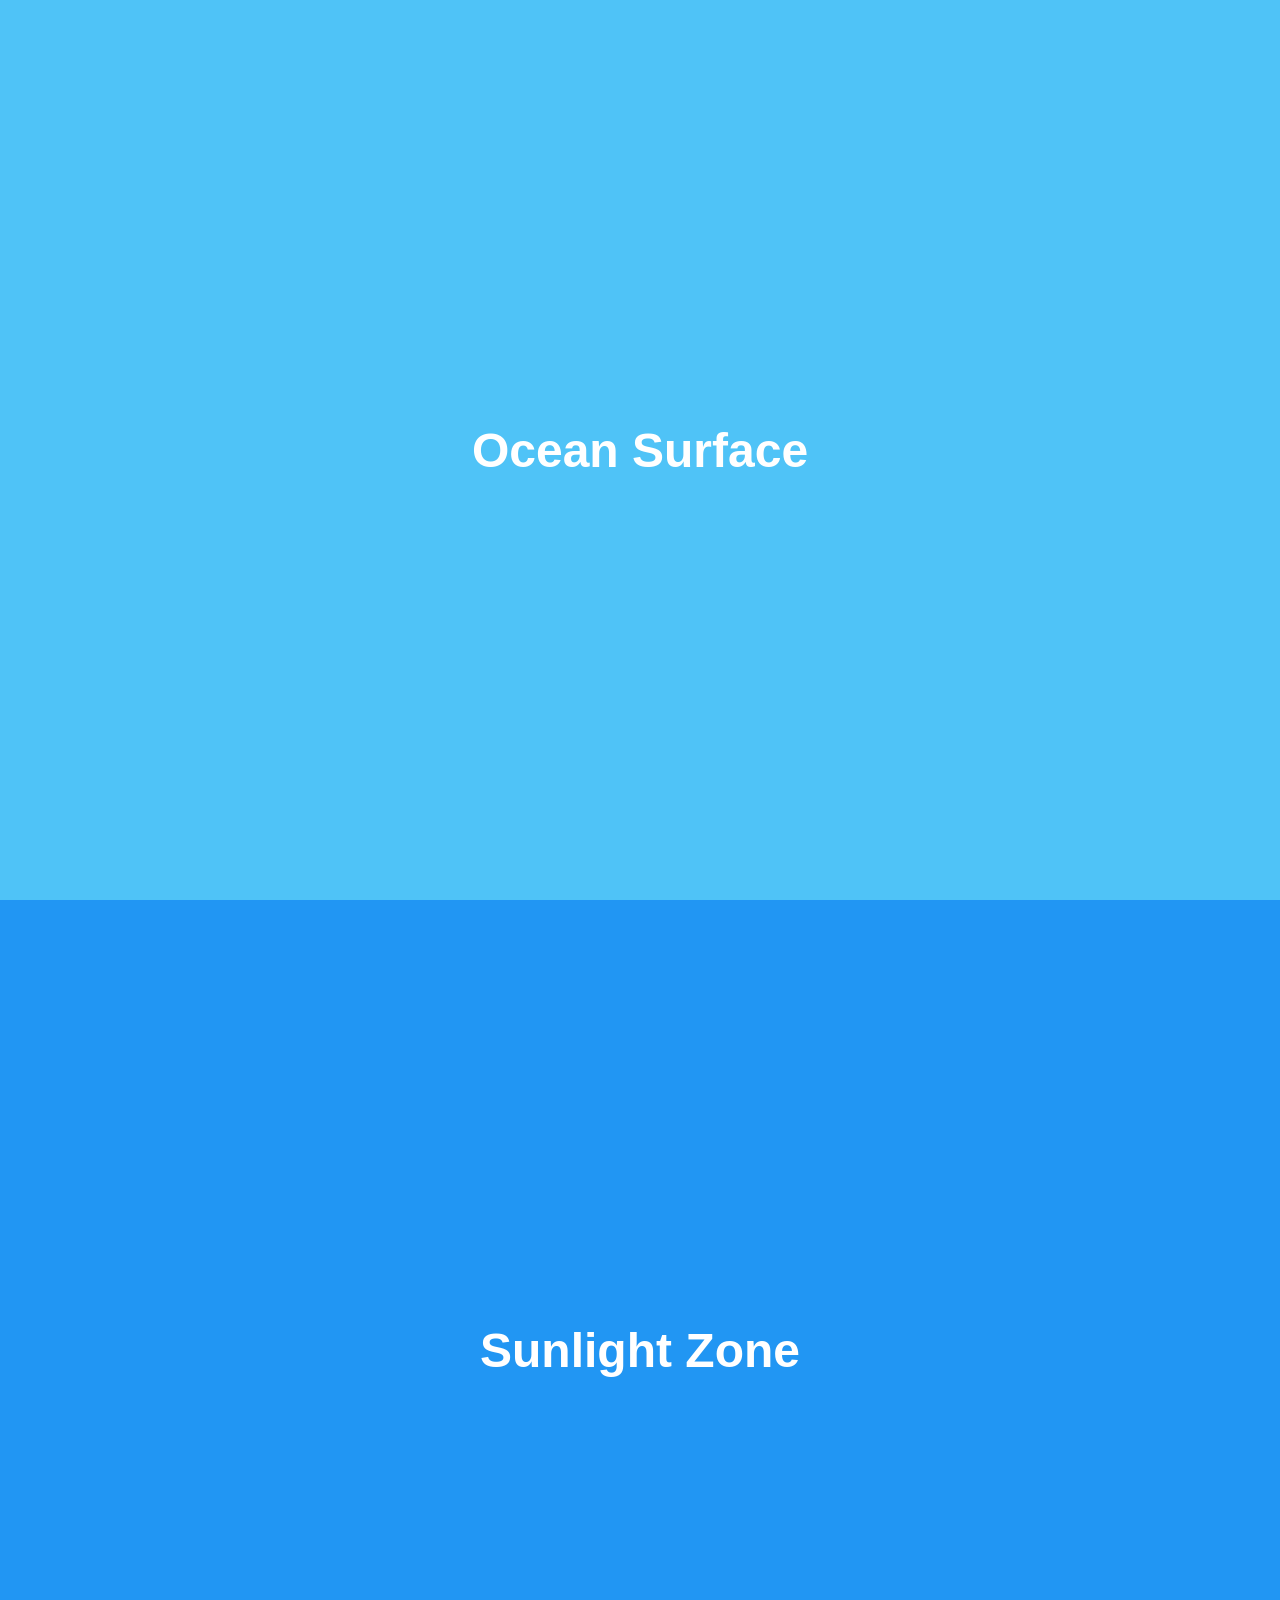
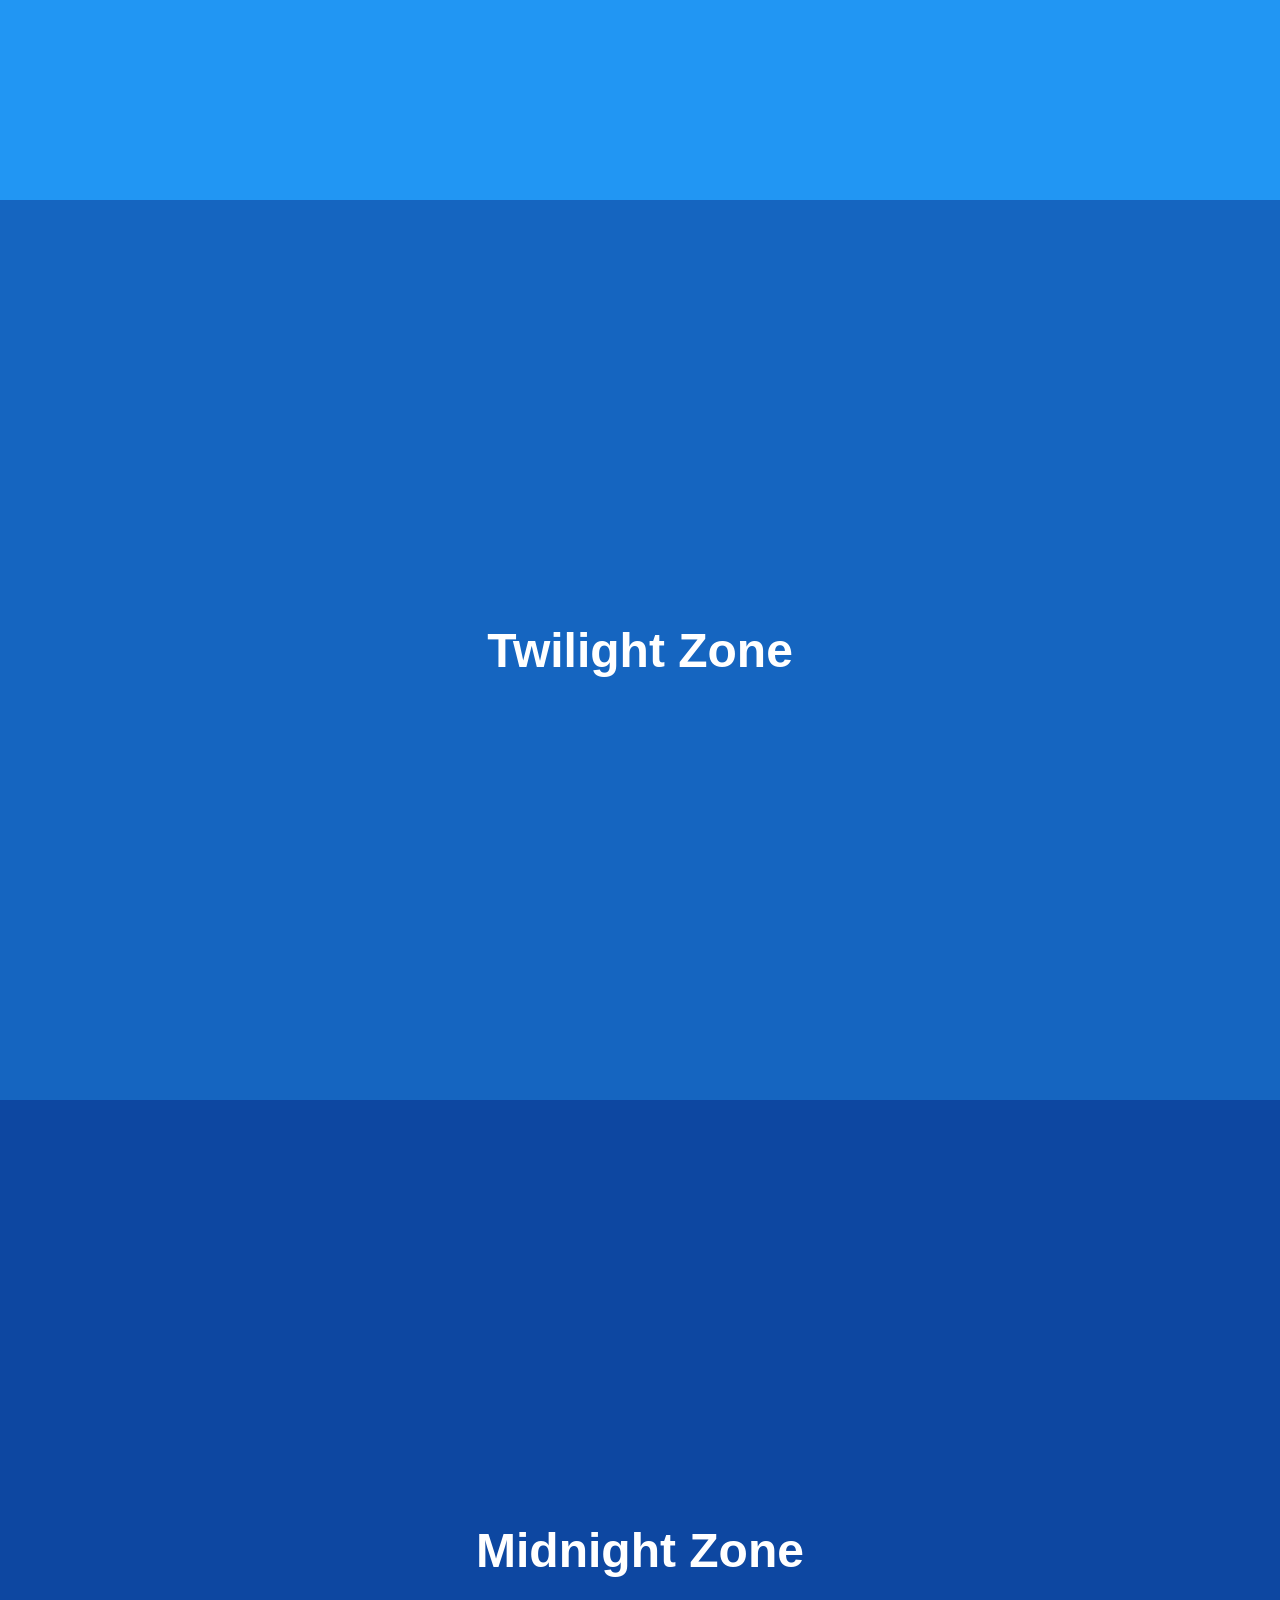
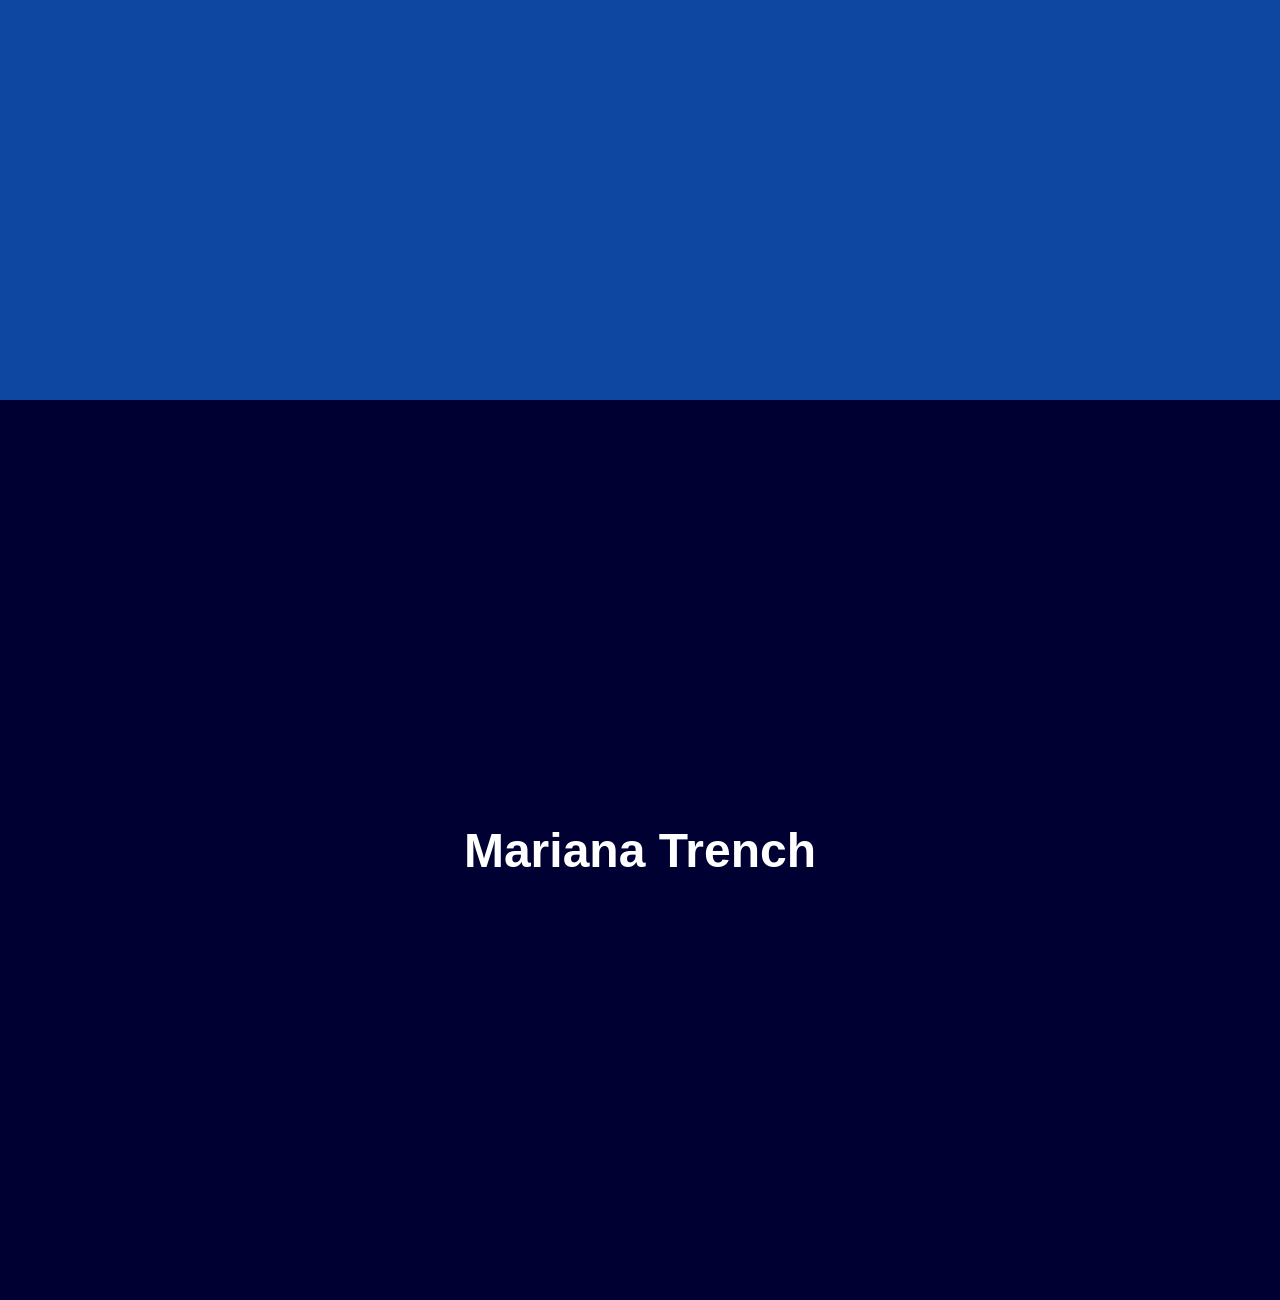
==== index.html @ f1be5659 "animation test" ====
<!DOCTYPE html>
<html lang="en">
<head>
    <link rel="stylesheet" href="style.css">
    <link rel="stylesheet" href="https://unpkg.com/aos@next/dist/aos.css" />
    <title>Ocean Explorer</title>
</head>

<body>
    <section>
        <div data-aos="fade-in">
            <h1>Ocean Surface</h1>
        </div>
    </section>

    <section>
        <h1>Sunlight Zone</h1>
    </section>

    <section>
        <h1>Twilight Zone</h1>
    </section>

    <section>
        <h1>Midnight Zone</h1>
    </section>

    <section>
        <h1>Mariana Trench</h1>
    </section>

    <script src="https://unpkg.com/aos@next/dist/aos.js"></script>
    <script>
        AOS.init();
    </script>

</body>
</html>
---- style.css ----
body {
    margin: 0;
    color: white;
    font-family: Arial, sans-serif;
}

section {
    height: 100vh;
    display: flex;
    justify-content: center;
    align-items: center;
    font-size: 2rem;
}

section:nth-child(1) {
    background: #4fc3f7;
}

section:nth-child(2) {
    background: #2196f3;
}

section:nth-child(3) {
    background: #1565c0;
}

section:nth-child(4) {
    background: #0d47a1;
}

section:nth-child(5) {
    background: #000033;
}
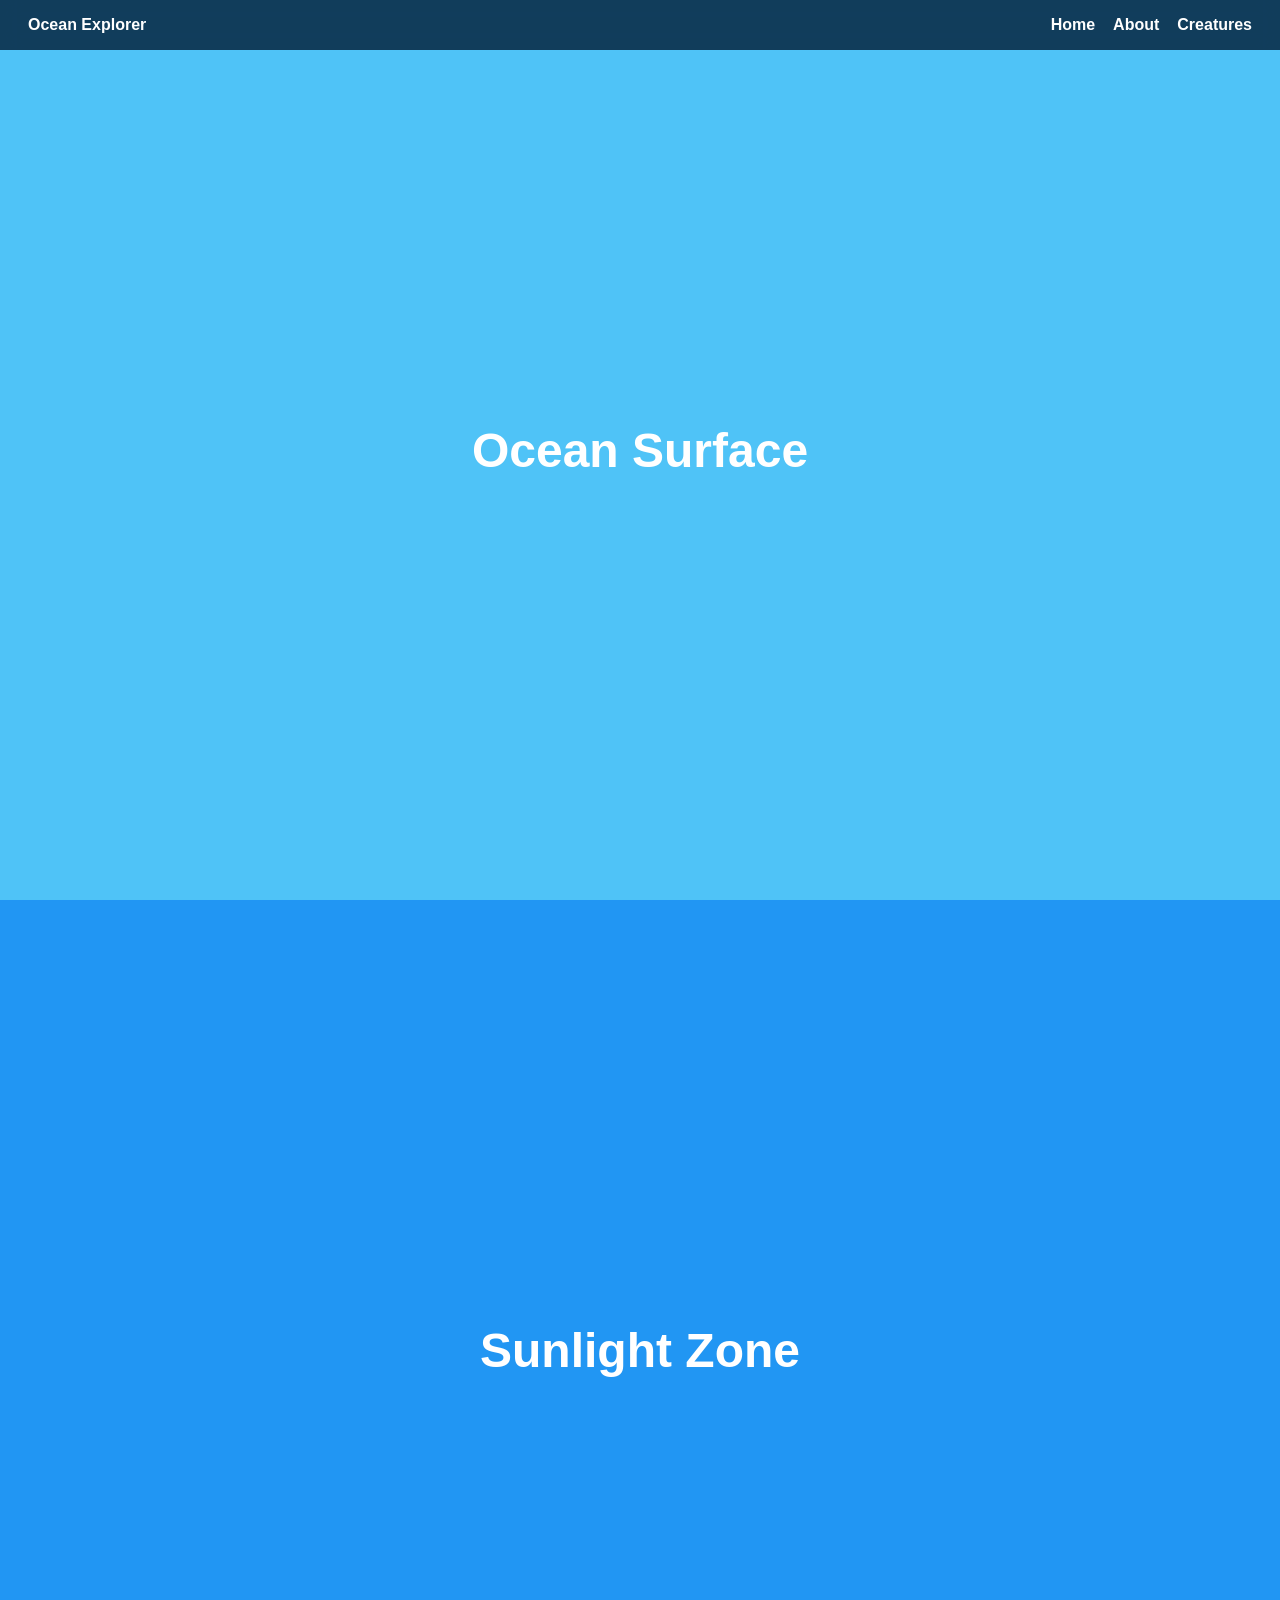
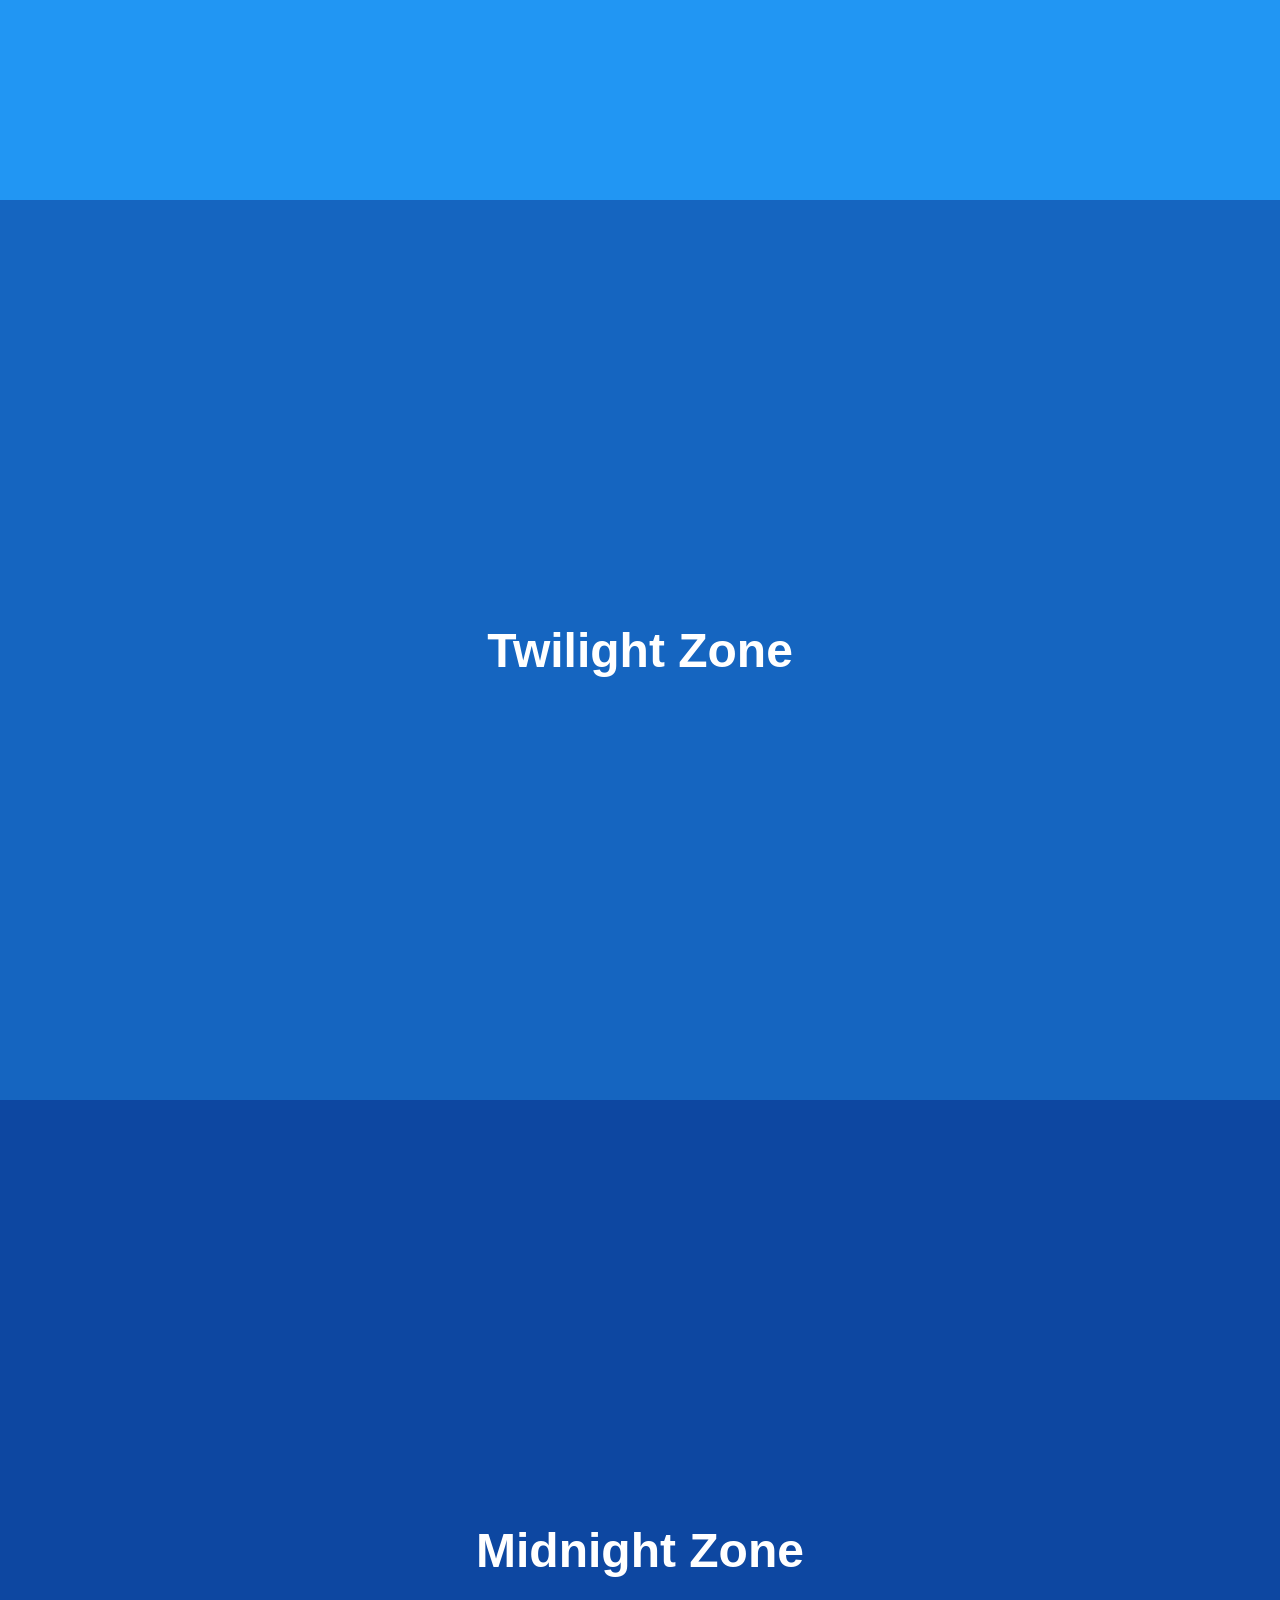
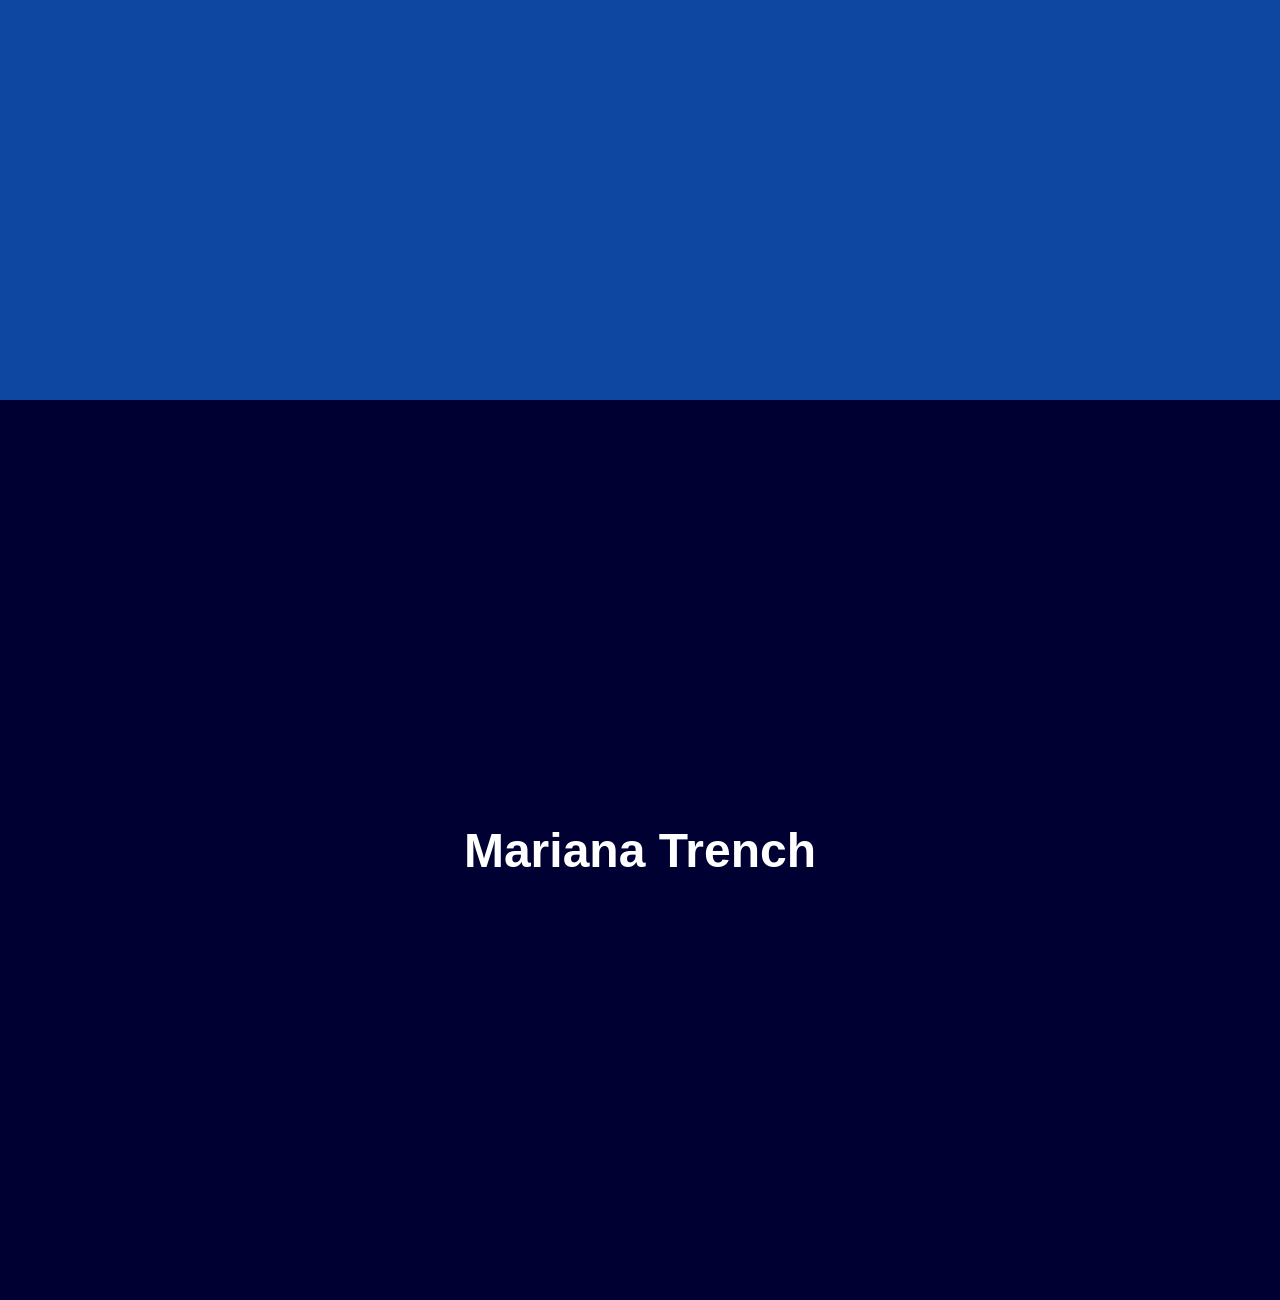
==== commit f383347e: "Added menu" ====
--- a/index.html
+++ b/index.html
@@ -7,6 +7,15 @@
 </head>
 
 <body>
+    <nav class="site-nav">
+        <a class="site-logo" href="index.html">Ocean Explorer</a>
+        <div class="site-links">
+            <a href="index.html">Home</a>
+            <a href="about.html">About</a>
+            <a href="creatures.html">Creatures</a>
+        </div>
+    </nav>
+
     <section>
         <div data-aos="fade-in">
             <h1>Ocean Surface</h1>
@@ -14,19 +23,27 @@
     </section>
 
     <section>
-        <h1>Sunlight Zone</h1>
+        <div data-aos="fade-in">
+            <h1>Sunlight Zone</h1>
+        </div> 
     </section>
 
     <section>
-        <h1>Twilight Zone</h1>
+        <div data-aos="fade-in">
+            <h1>Twilight Zone</h1>
+        </div>
     </section>
 
     <section>
-        <h1>Midnight Zone</h1>
+        <div data-aos="fade-in">
+            <h1>Midnight Zone</h1>
+        </div>
     </section>
 
     <section>
-        <h1>Mariana Trench</h1>
+        <div data-aos="fade-in">
+            <h1>Mariana Trench</h1>
+        </div>
     </section>
 
     <script src="https://unpkg.com/aos@next/dist/aos.js"></script>
--- a/style.css
+++ b/style.css
@@ -2,6 +2,45 @@
     margin: 0;
     color: white;
     font-family: Arial, sans-serif;
+}
+
+.site-nav {
+    position: fixed;
+    top: 0;
+    left: 0;
+    right: 0;
+    z-index: 10;
+    display: flex;
+    align-items: center;
+    justify-content: space-between;
+    gap: 24px;
+    padding: 16px 28px;
+    background: rgba(0, 24, 48, 0.78);
+    backdrop-filter: blur(10px);
+    box-sizing: border-box;
+}
+
+.site-logo,
+.site-links a {
+    color: white;
+    text-decoration: none;
+}
+
+.site-logo {
+    font-weight: 700;
+}
+
+.site-links {
+    display: flex;
+    gap: 18px;
+}
+
+.site-links a {
+    font-weight: 600;
+}
+
+.site-links a:hover {
+    text-decoration: underline;
 }
 
 section {
@@ -12,22 +51,74 @@
     font-size: 2rem;
 }
 
-section:nth-child(1) {
+section:nth-of-type(1) {
     background: #4fc3f7;
 }
 
-section:nth-child(2) {
+section:nth-of-type(2) {
     background: #2196f3;
 }
 
-section:nth-child(3) {
+section:nth-of-type(3) {
     background: #1565c0;
 }
 
-section:nth-child(4) {
+section:nth-of-type(4) {
     background: #0d47a1;
 }
 
-section:nth-child(5) {
+section:nth-of-type(5) {
     background: #000033;
 }
+
+.page-body {
+    min-height: 100vh;
+    background: linear-gradient(#1565c0, #000033);
+}
+
+.sub-page {
+    max-width: 900px;
+    margin: 0 auto;
+    padding: 120px 28px 60px;
+}
+
+.sub-page h1 {
+    font-size: 3rem;
+    margin: 0 0 20px;
+}
+
+.sub-page p {
+    font-size: 1.2rem;
+    line-height: 1.6;
+}
+
+.info-grid {
+    display: grid;
+    grid-template-columns: repeat(3, 1fr);
+    gap: 18px;
+    margin-top: 32px;
+}
+
+.info-grid article {
+    min-height: 180px;
+    padding: 22px;
+    background: rgba(255, 255, 255, 0.12);
+    border: 1px solid rgba(255, 255, 255, 0.2);
+    border-radius: 8px;
+}
+
+@media (max-width: 700px) {
+    .site-nav {
+        align-items: flex-start;
+        flex-direction: column;
+        gap: 10px;
+    }
+
+    .site-links {
+        flex-wrap: wrap;
+    }
+
+    .info-grid {
+        grid-template-columns: 1fr;
+    }
+}
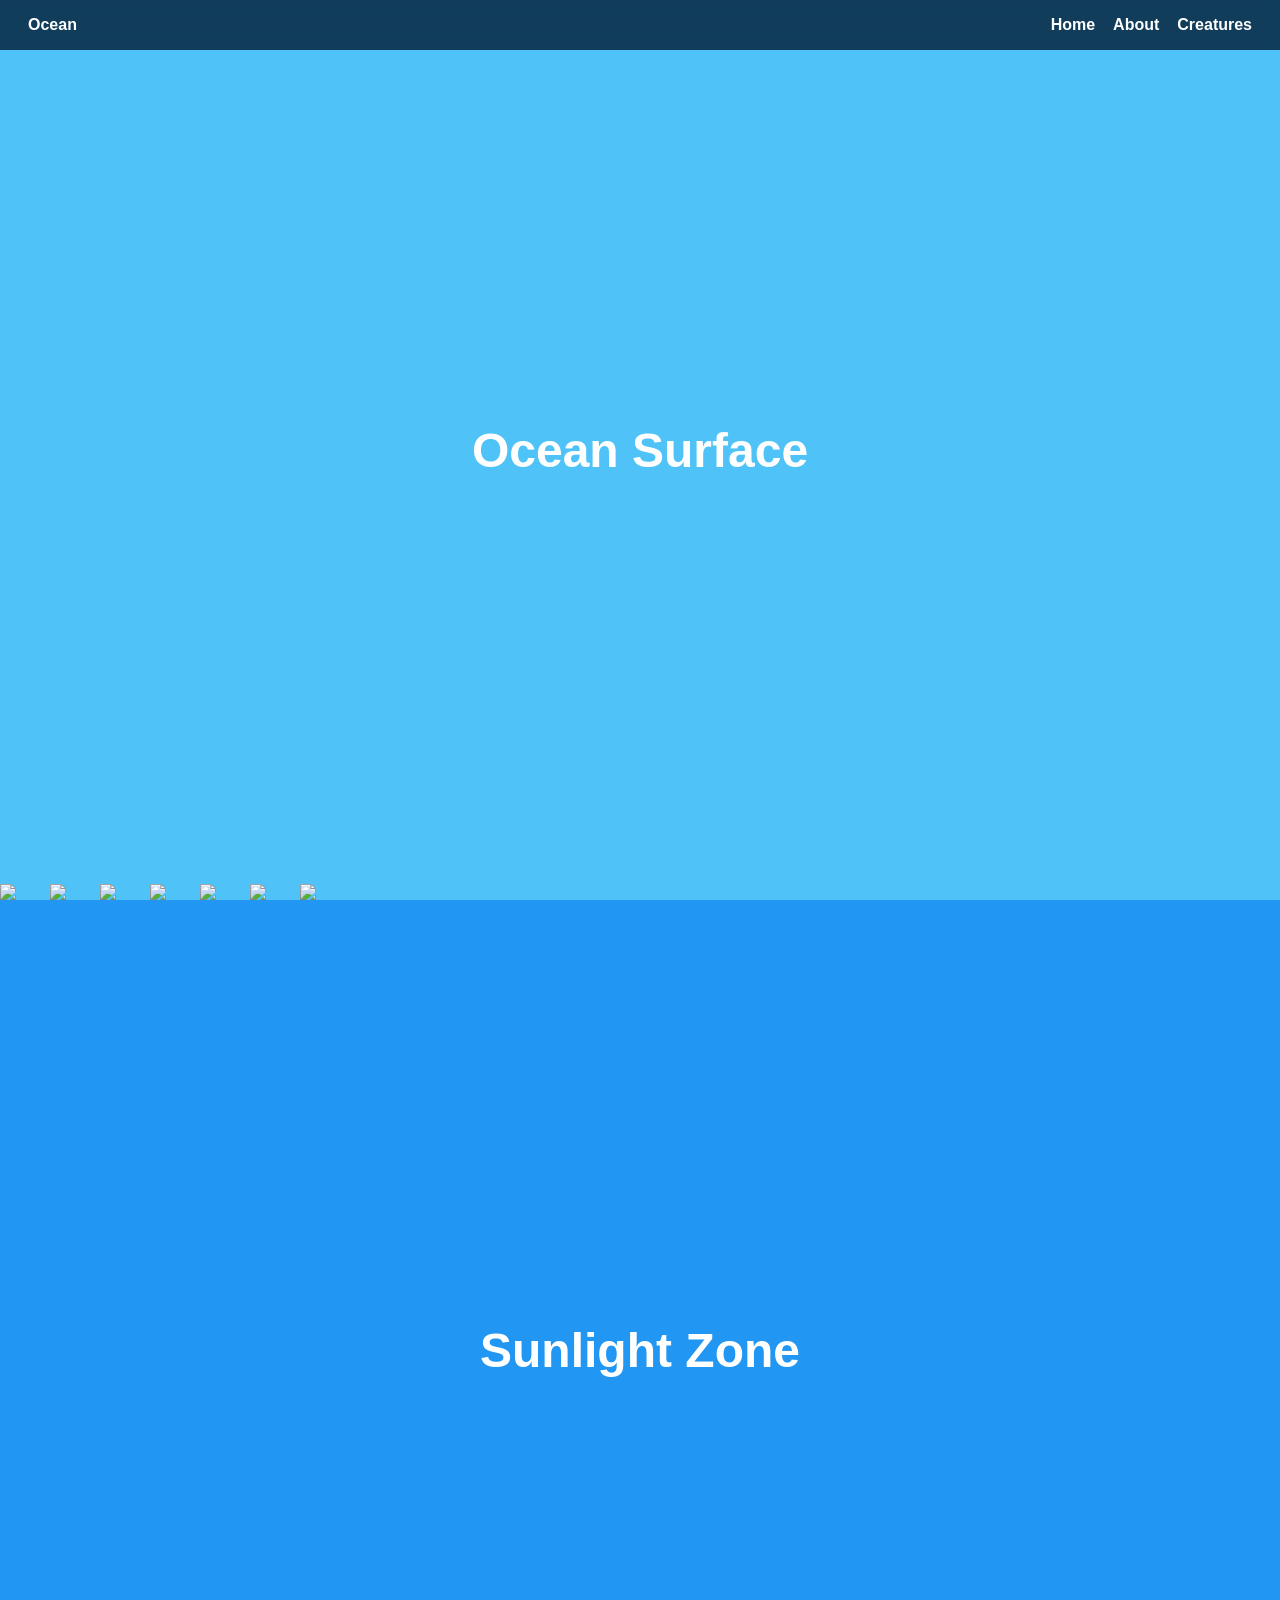
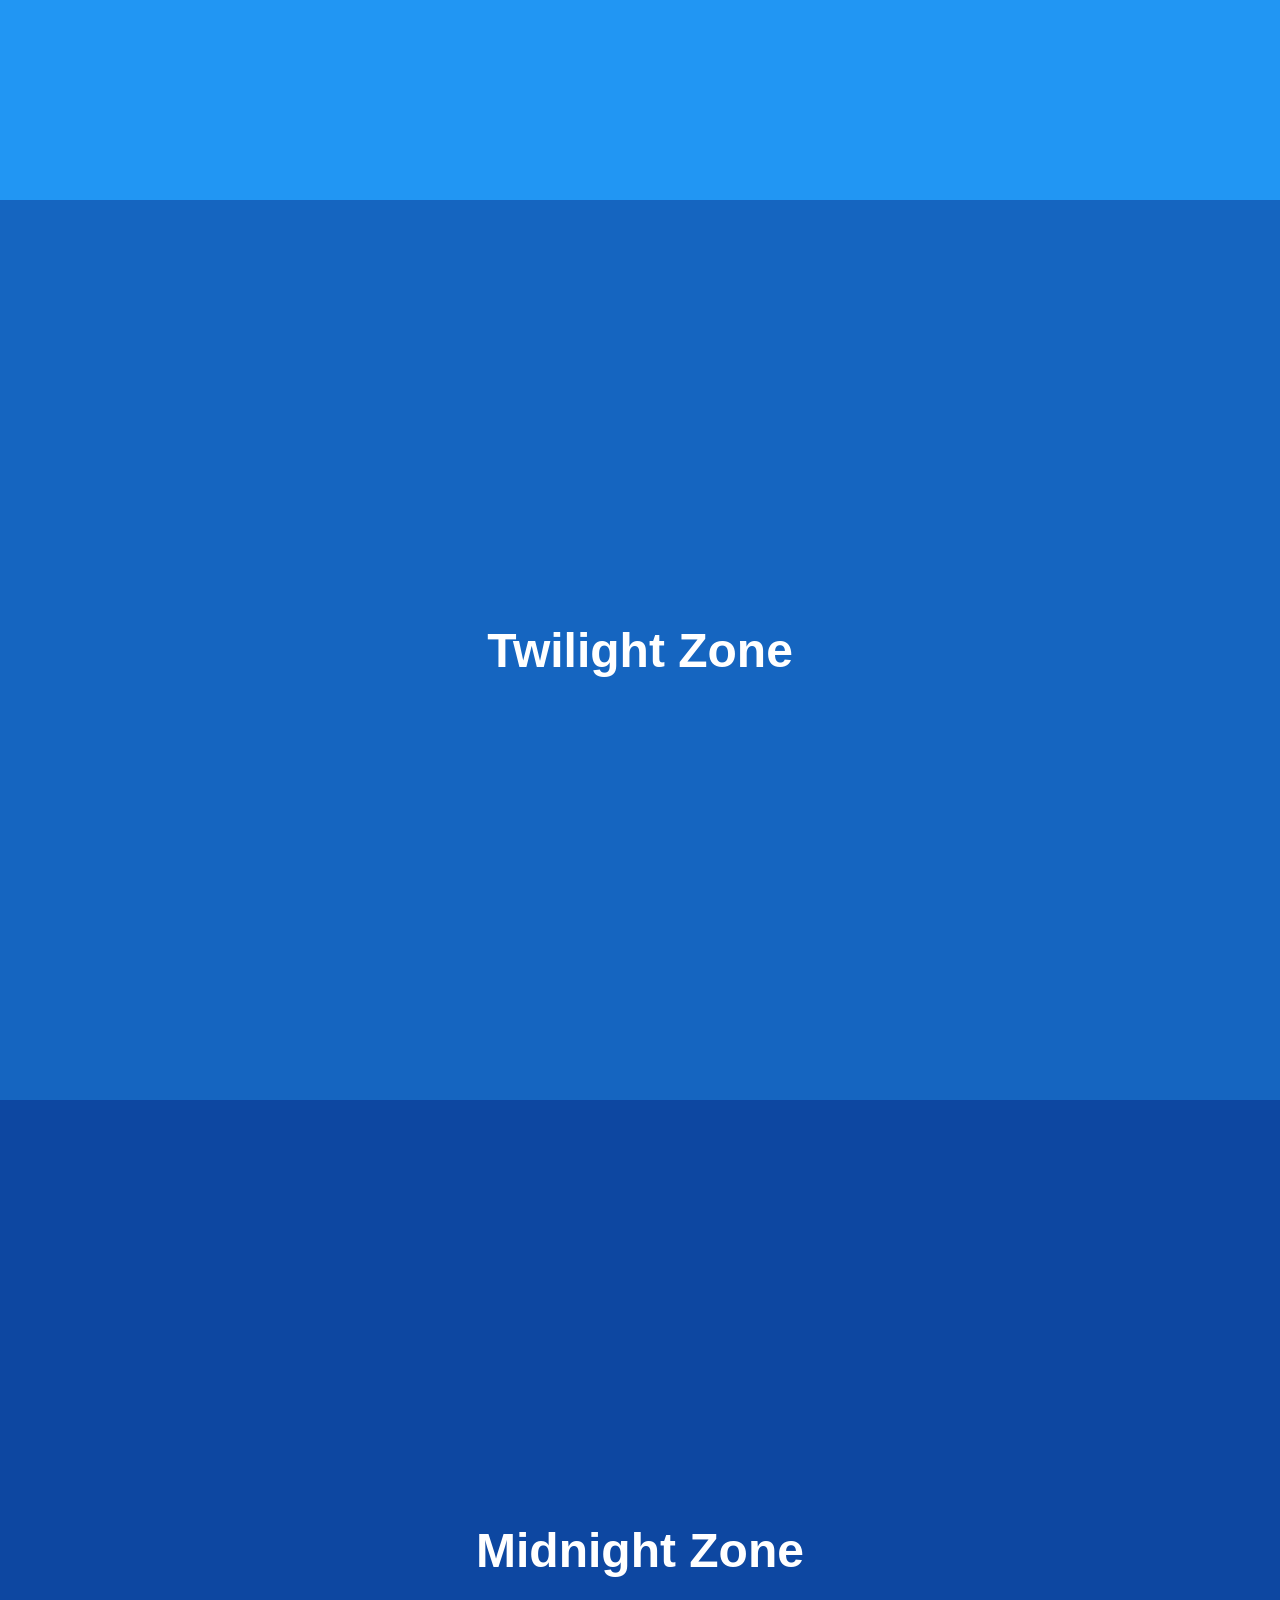
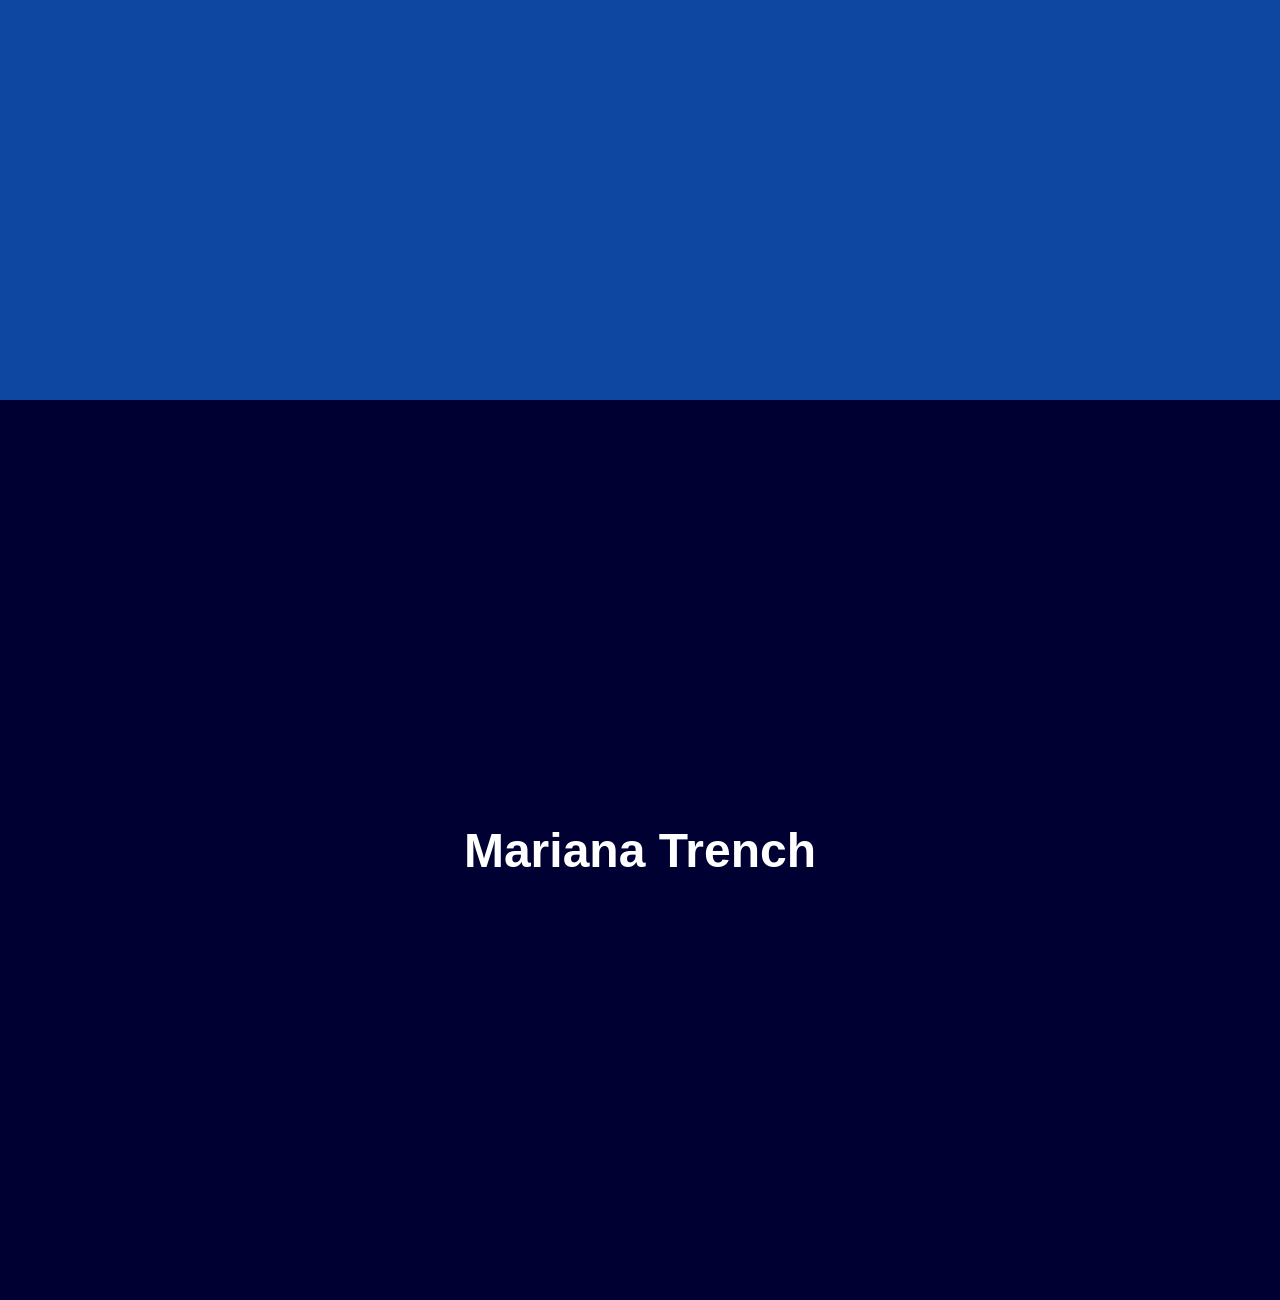
==== commit 199a75ef: "Adding bubble animation pt1" ====
--- a/index.html
+++ b/index.html
@@ -3,18 +3,28 @@
 <head>
     <link rel="stylesheet" href="style.css">
     <link rel="stylesheet" href="https://unpkg.com/aos@next/dist/aos.css" />
-    <title>Ocean Explorer</title>
+    <title>Ocean</title>
 </head>
 
 <body>
     <nav class="site-nav">
-        <a class="site-logo" href="index.html">Ocean Explorer</a>
+        <a class="site-logo" href="index.html">Ocean</a>
         <div class="site-links">
             <a href="index.html">Home</a>
             <a href="about.html">About</a>
             <a href="creatures.html">Creatures</a>
         </div>
     </nav>
+
+    <div class="bubbles">
+        <img src="images/pngtree-element-float-round-blue-bubble-png-image_469065-removebg-preview.png">
+        <img src="images/pngtree-element-float-round-blue-bubble-png-image_469065-removebg-preview.png">
+        <img src="images/pngtree-element-float-round-blue-bubble-png-image_469065-removebg-preview.png">
+        <img src="images/pngtree-element-float-round-blue-bubble-png-image_469065-removebg-preview.png">
+        <img src="images/pngtree-element-float-round-blue-bubble-png-image_469065-removebg-preview.png">
+        <img src="images/pngtree-element-float-round-blue-bubble-png-image_469065-removebg-preview.png">
+        <img src="images/pngtree-element-float-round-blue-bubble-png-image_469065-removebg-preview.png">
+    </div>
 
     <section>
         <div data-aos="fade-in">
--- a/style.css
+++ b/style.css
@@ -122,3 +122,15 @@
         grid-template-columns: 1fr;
     }
 }
+
+.bubbles img{
+    width: 50px;
+}
+.bubbles{
+    width: 100;
+    display: flex;
+    align-items: center;
+    justify-content: space-around;
+    position: absolute;
+    bottom: 0;
+}
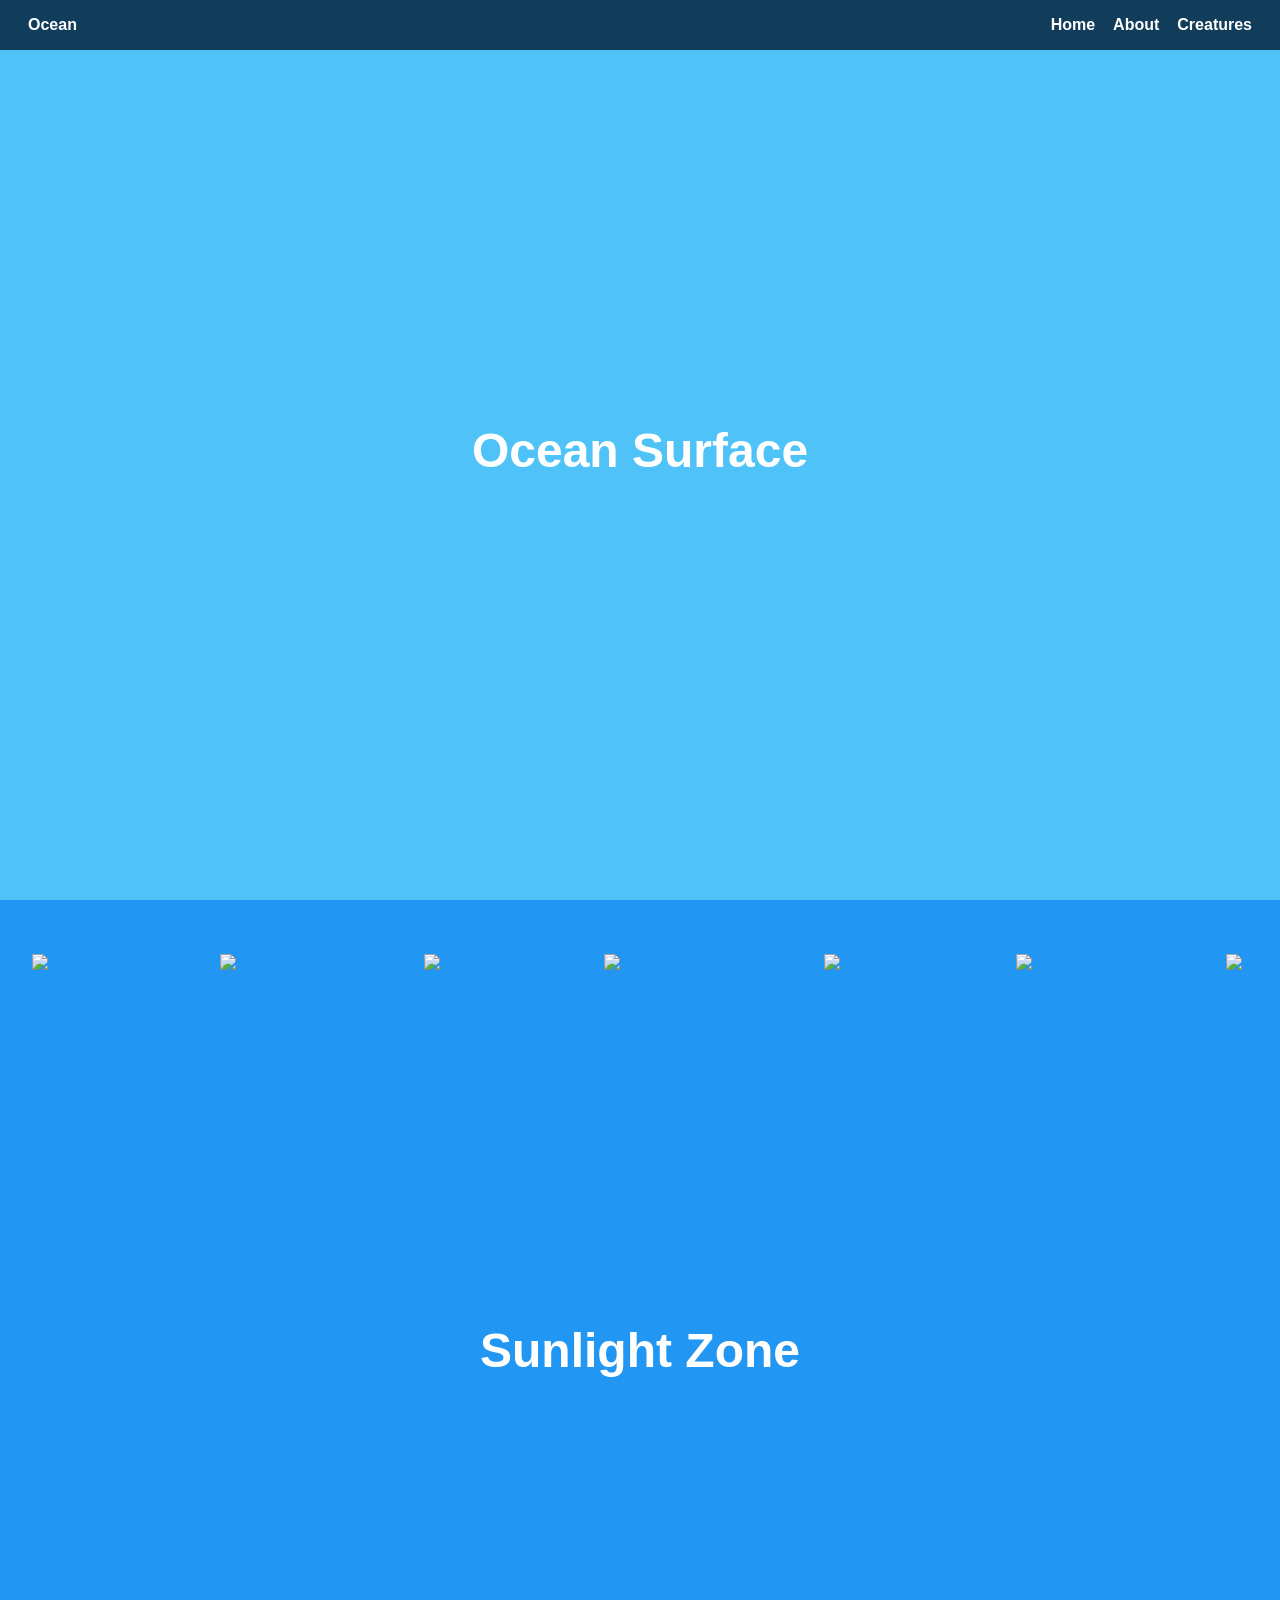
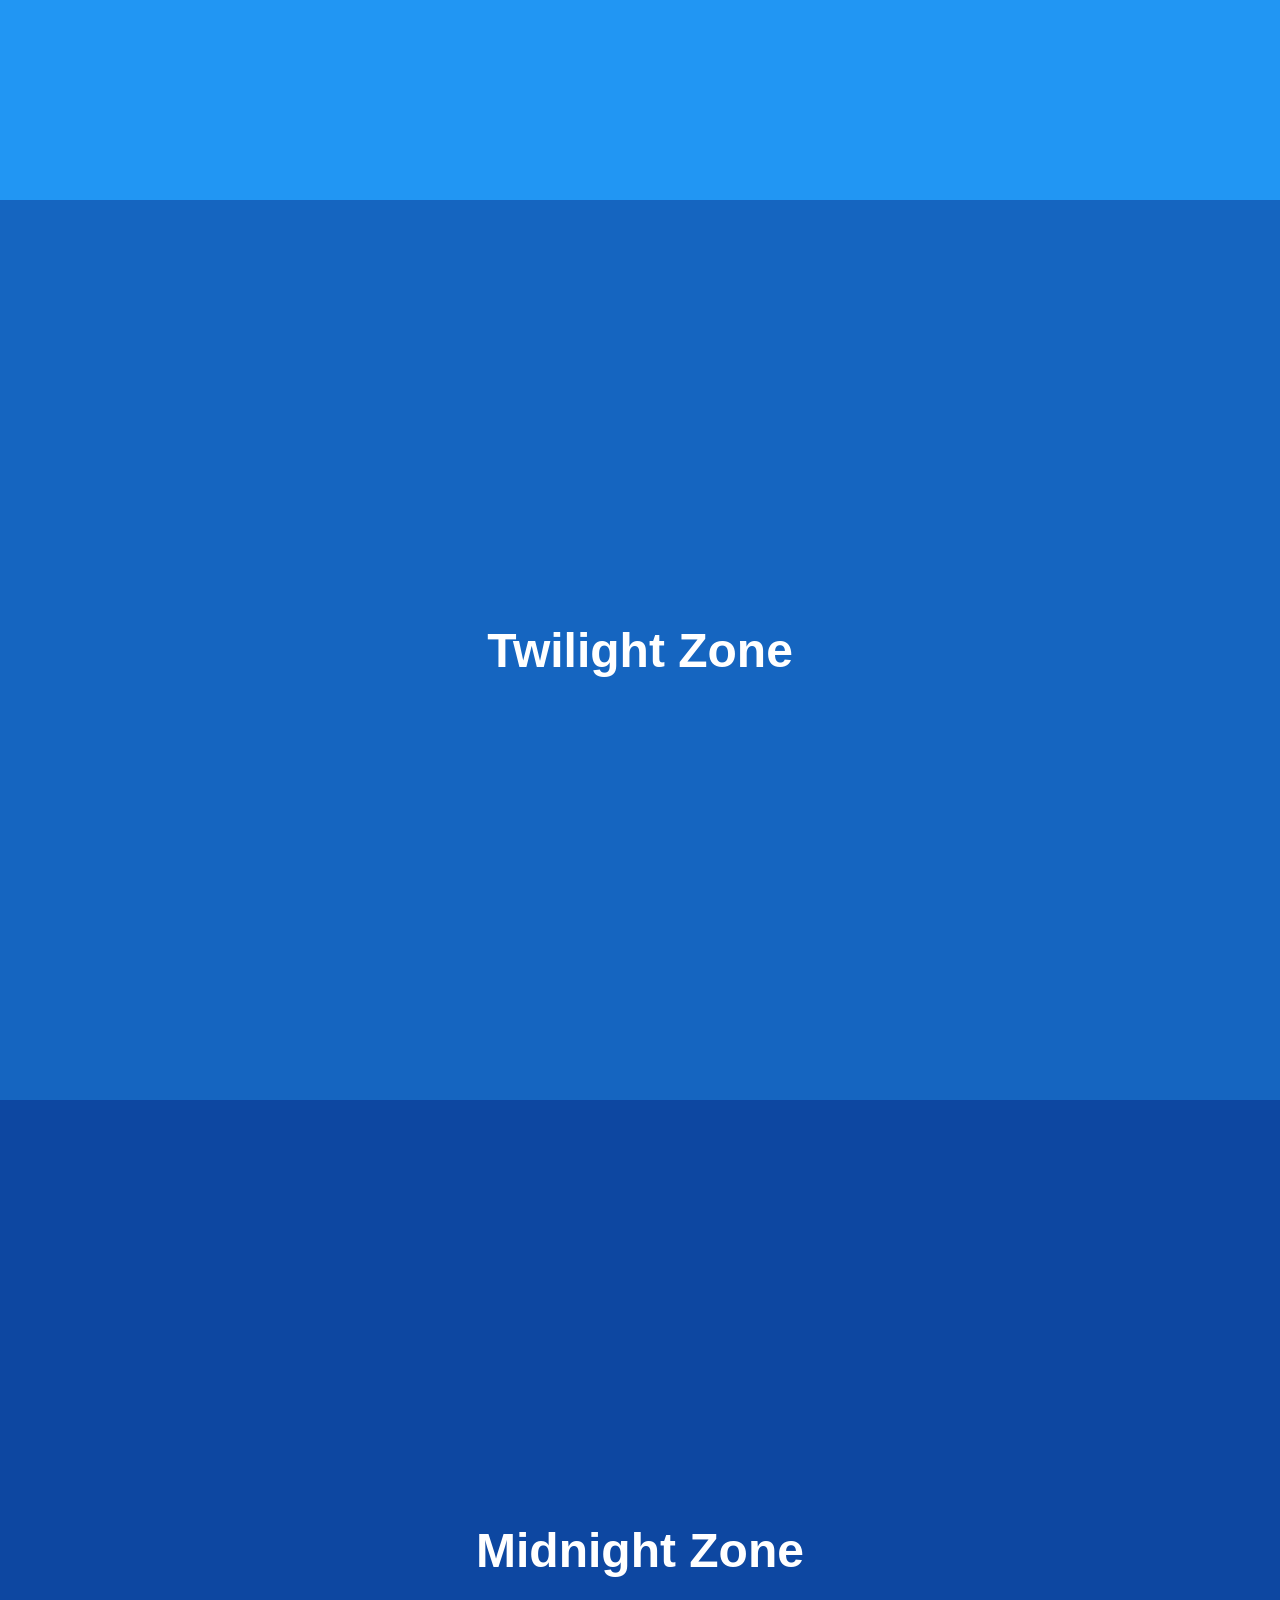
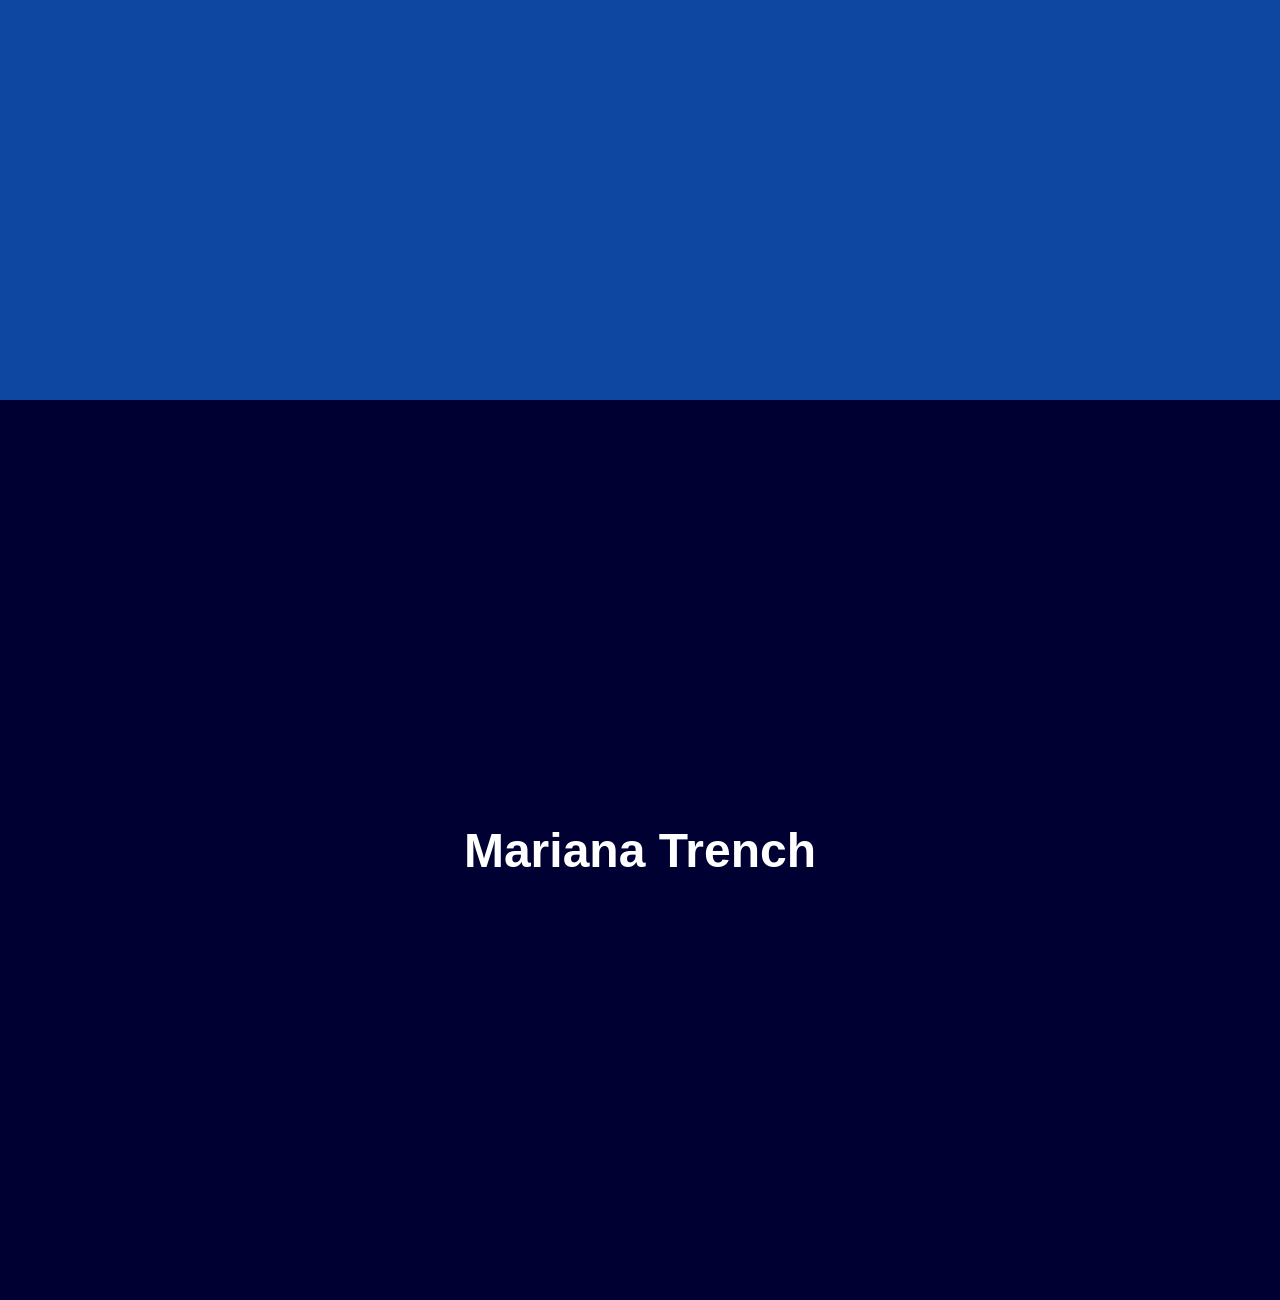
==== commit e9300123: "Adding bubbles pt2 - fin" ====
--- a/index.html
+++ b/index.html
@@ -1,7 +1,7 @@
 <!DOCTYPE html>
 <html lang="en">
 <head>
-    <link rel="stylesheet" href="style.css">
+    <link rel="stylesheet" href="style.css?v=2">
     <link rel="stylesheet" href="https://unpkg.com/aos@next/dist/aos.css" />
     <title>Ocean</title>
 </head>
@@ -17,13 +17,13 @@
     </nav>
 
     <div class="bubbles">
-        <img src="images/pngtree-element-float-round-blue-bubble-png-image_469065-removebg-preview.png">
-        <img src="images/pngtree-element-float-round-blue-bubble-png-image_469065-removebg-preview.png">
-        <img src="images/pngtree-element-float-round-blue-bubble-png-image_469065-removebg-preview.png">
-        <img src="images/pngtree-element-float-round-blue-bubble-png-image_469065-removebg-preview.png">
-        <img src="images/pngtree-element-float-round-blue-bubble-png-image_469065-removebg-preview.png">
-        <img src="images/pngtree-element-float-round-blue-bubble-png-image_469065-removebg-preview.png">
-        <img src="images/pngtree-element-float-round-blue-bubble-png-image_469065-removebg-preview.png">
+        <img src="images/bubble.png">
+        <img src="images/bubble.png">
+        <img src="images/bubble.png">
+        <img src="images/bubble.png">
+        <img src="images/bubble.png">
+        <img src="images/bubble.png">
+        <img src="images/bubble.png">
     </div>
 
     <section>
--- a/style.css
+++ b/style.css
@@ -123,14 +123,75 @@
     }
 }
 
-.bubbles img{
-    width: 50px;
+/* --------------------------------------- BUBBLES ----------------------------------------- */
+.bubbles img {
+    display: block;
+    height: auto;
+    animation: bubble 7s linear infinite;
 }
-.bubbles{
-    width: 100;
+
+.bubbles {
+    width: 100vw;
     display: flex;
     align-items: center;
-    justify-content: space-around;
-    position: absolute;
-    bottom: 0;
+    justify-content: space-between;
+    position: fixed;
+    left: 0;
+    right: 0;
+    bottom: -70px;
+    padding: 0 32px;
+    box-sizing: border-box;
+    pointer-events: none;
 }
+
+@keyframes bubble{
+    0%{
+        transform: translateY(0);
+        opacity: 0;
+    }
+    50%{
+        opacity: 1;
+    }
+    70%{
+        opacity: 1;
+    }
+    100%{
+        transform: translateY(-80vh);
+        opacity: 0;
+    }
+}
+
+.bubbles img:nth-child(1) {
+    animation-delay: 2s;
+    width: 26px;
+}
+
+.bubbles img:nth-child(2) {
+    animation-delay: 1s;
+    width: 42px;
+}
+
+.bubbles img:nth-child(3) {
+    animation-delay: 4s;
+    width: 18px;
+}
+
+.bubbles img:nth-child(4) {
+    animation-delay: 5s;
+    width: 58px;
+}
+
+.bubbles img:nth-child(5) {
+    animation-delay: 6s;
+    width: 30px;
+}
+
+.bubbles img:nth-child(6) {
+    animation-delay: 3s;
+    width: 48px;
+}
+
+.bubbles img:nth-child(7) {
+    animation-delay: 7s;
+    width: 22px;
+}
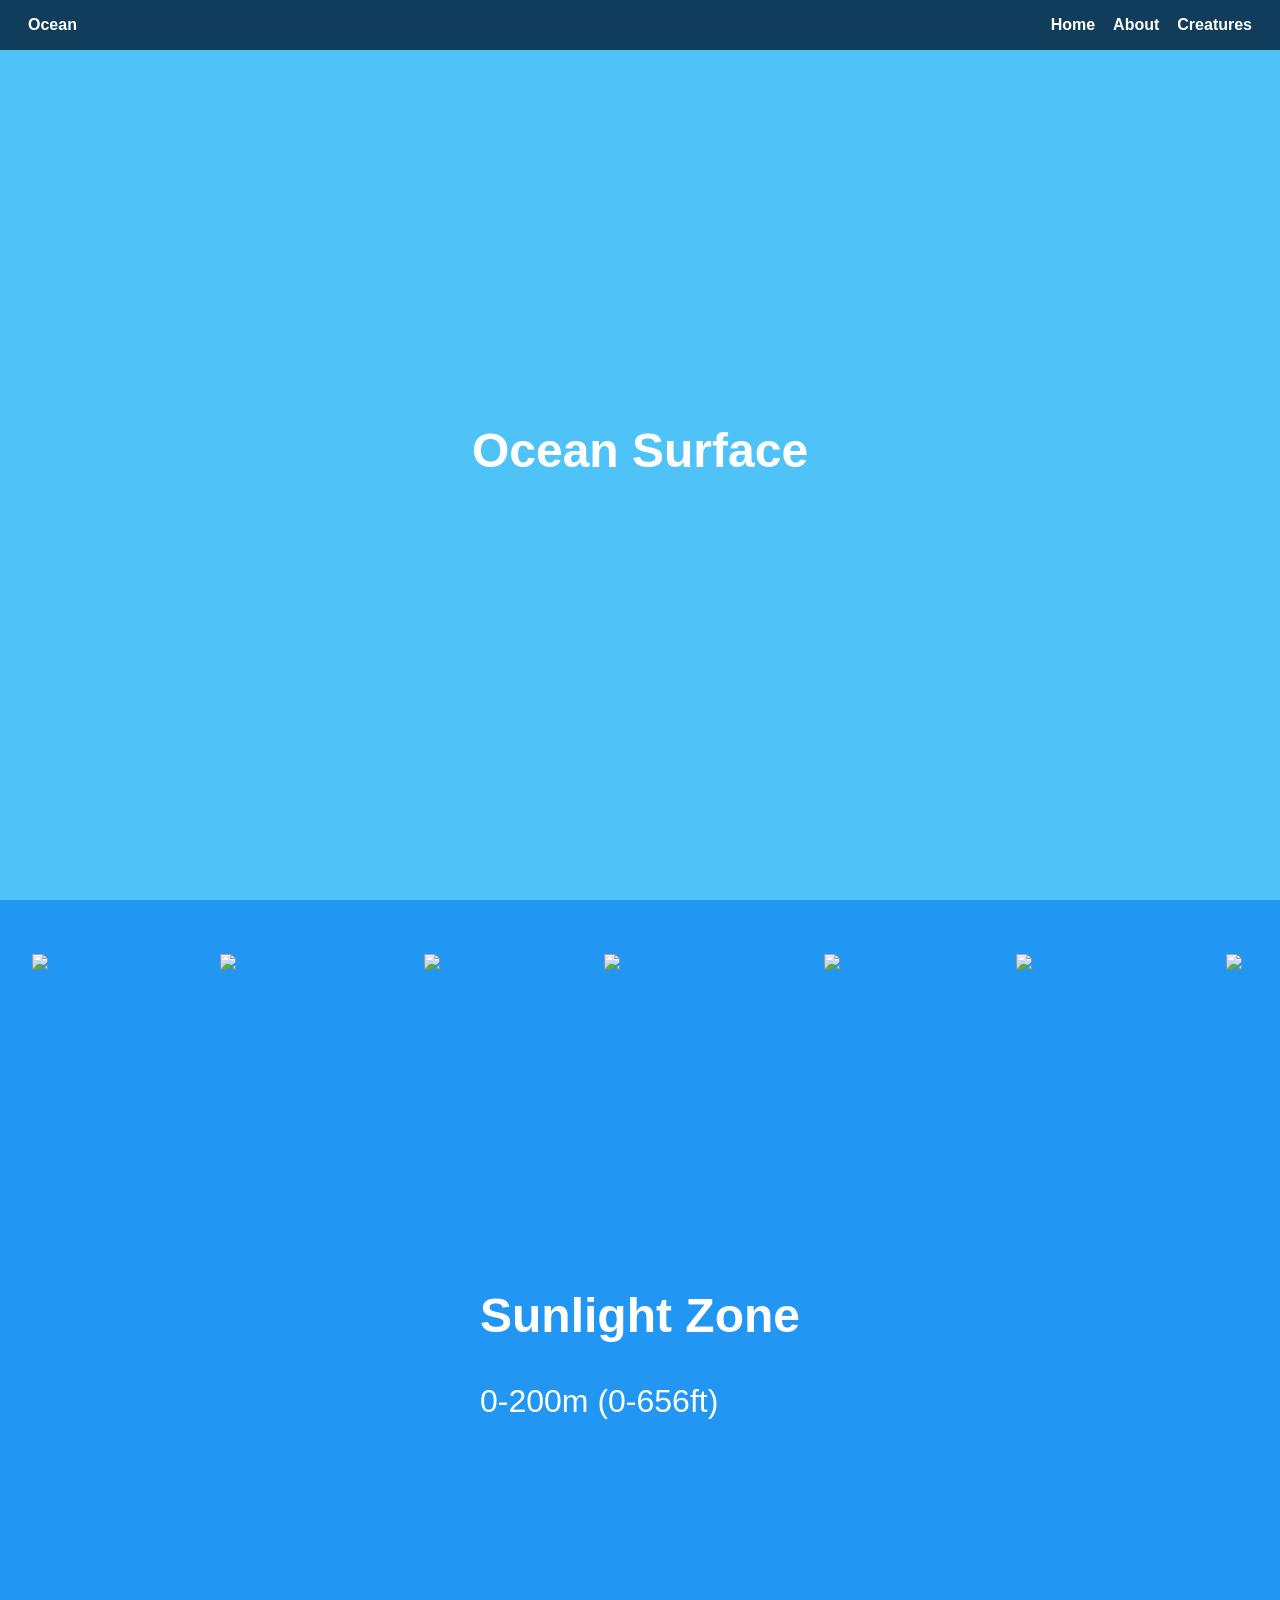
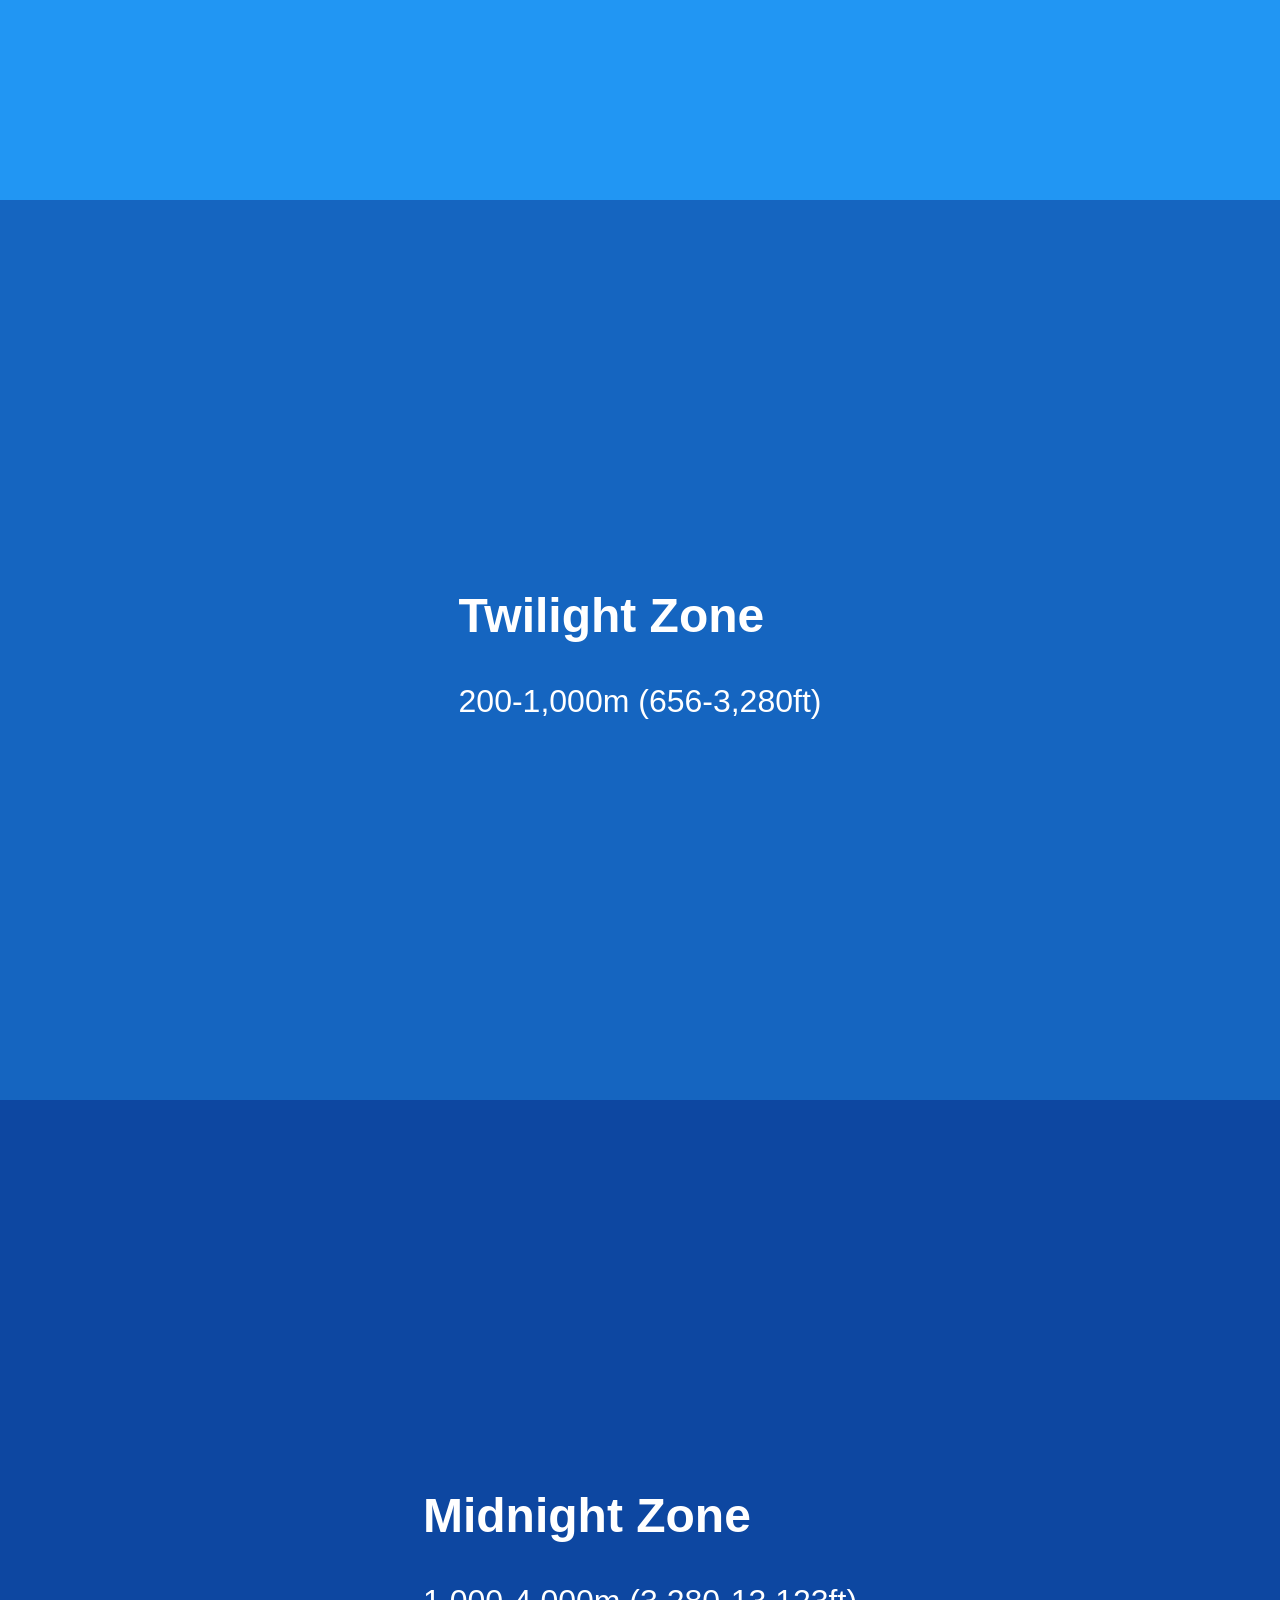
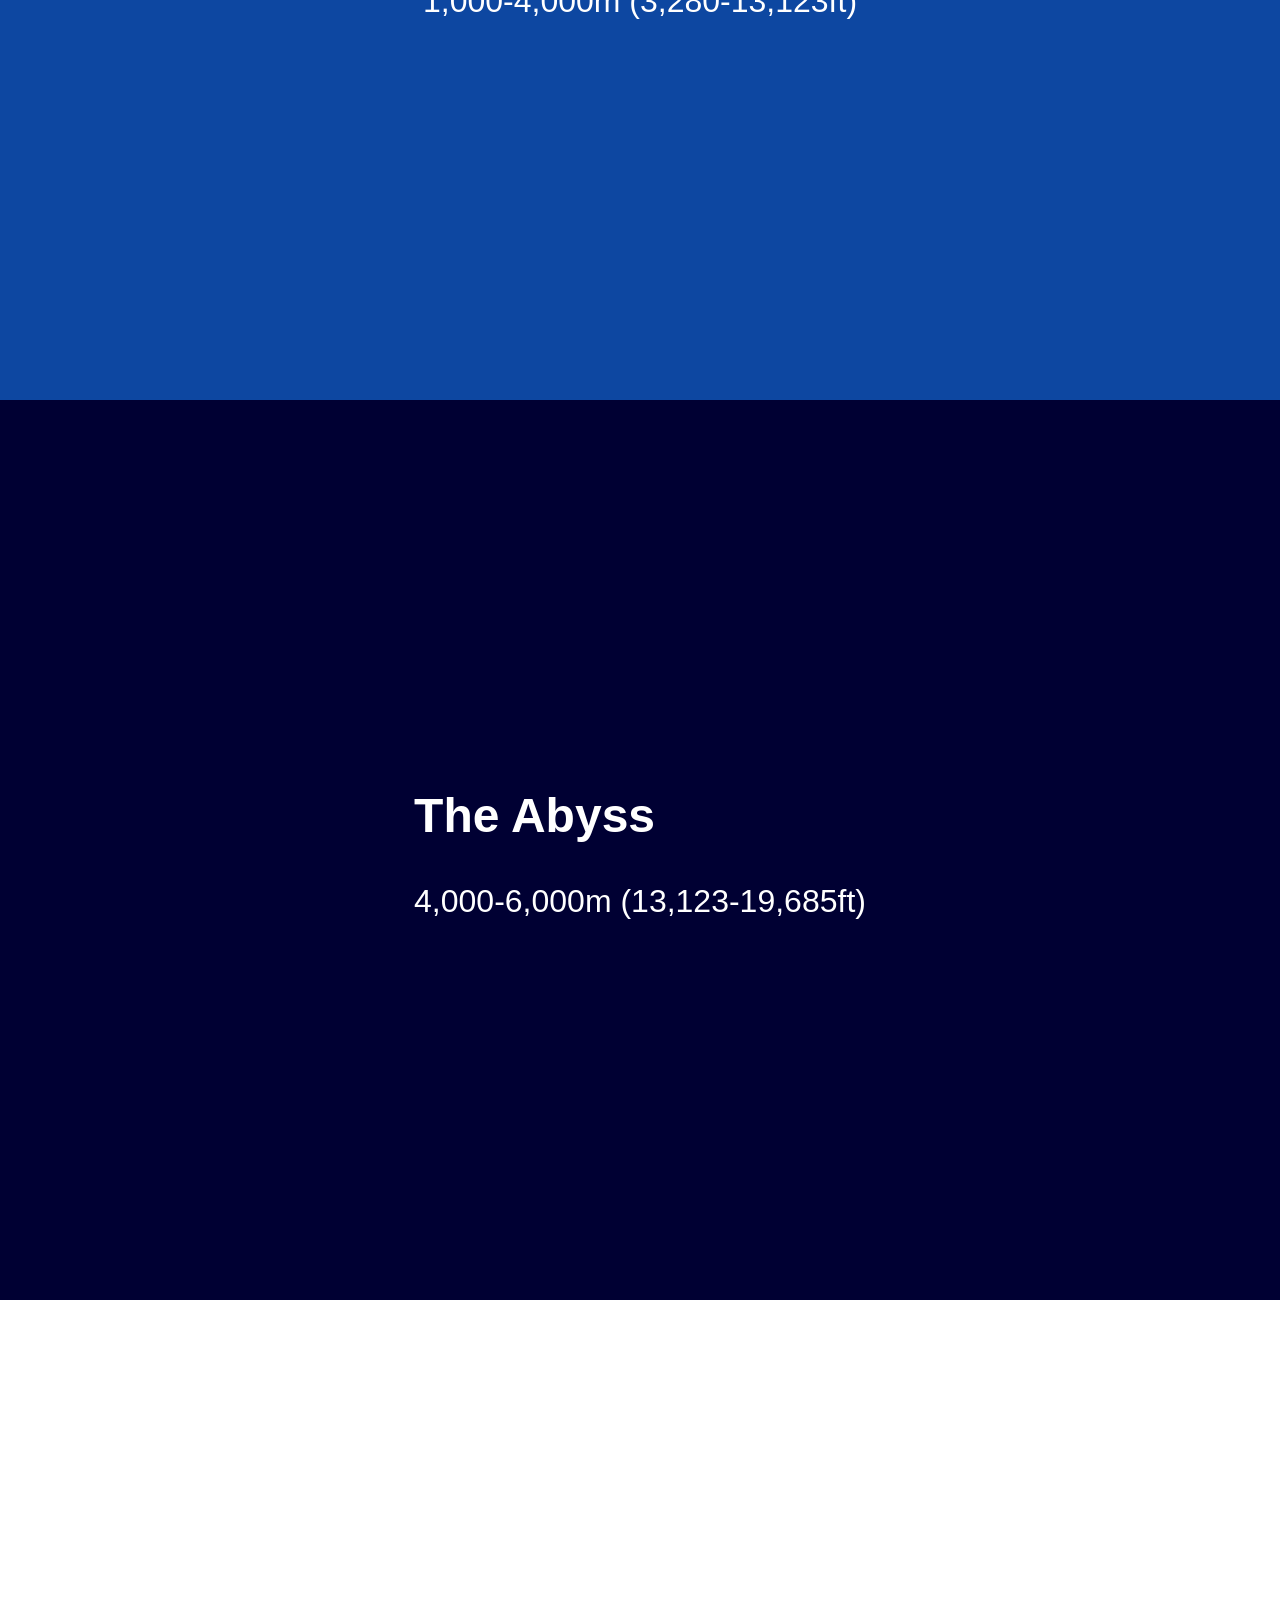
==== commit f3b8ef9c: "Update index.html" ====
--- a/index.html
+++ b/index.html
@@ -35,24 +35,35 @@
     <section>
         <div data-aos="fade-in">
             <h1>Sunlight Zone</h1>
+            <p>0-200m (0-656ft)</p>
         </div> 
     </section>
 
     <section>
         <div data-aos="fade-in">
             <h1>Twilight Zone</h1>
+            <p>200-1,000m (656-3,280ft)</p>
         </div>
     </section>
 
     <section>
         <div data-aos="fade-in">
             <h1>Midnight Zone</h1>
+            <p>1,000-4,000m (3,280-13,123ft)</p>
         </div>
     </section>
 
     <section>
         <div data-aos="fade-in">
-            <h1>Mariana Trench</h1>
+            <h1>The Abyss</h1>
+            <p>4,000-6,000m (13,123-19,685ft)</p>
+        </div>
+    </section>
+    
+    <section>
+        <div data-aos="fade-in">
+            <h1>The Trenches</h1>
+            <p>6,000-11,000m (19,685-36,070ft)</p>
         </div>
     </section>
 
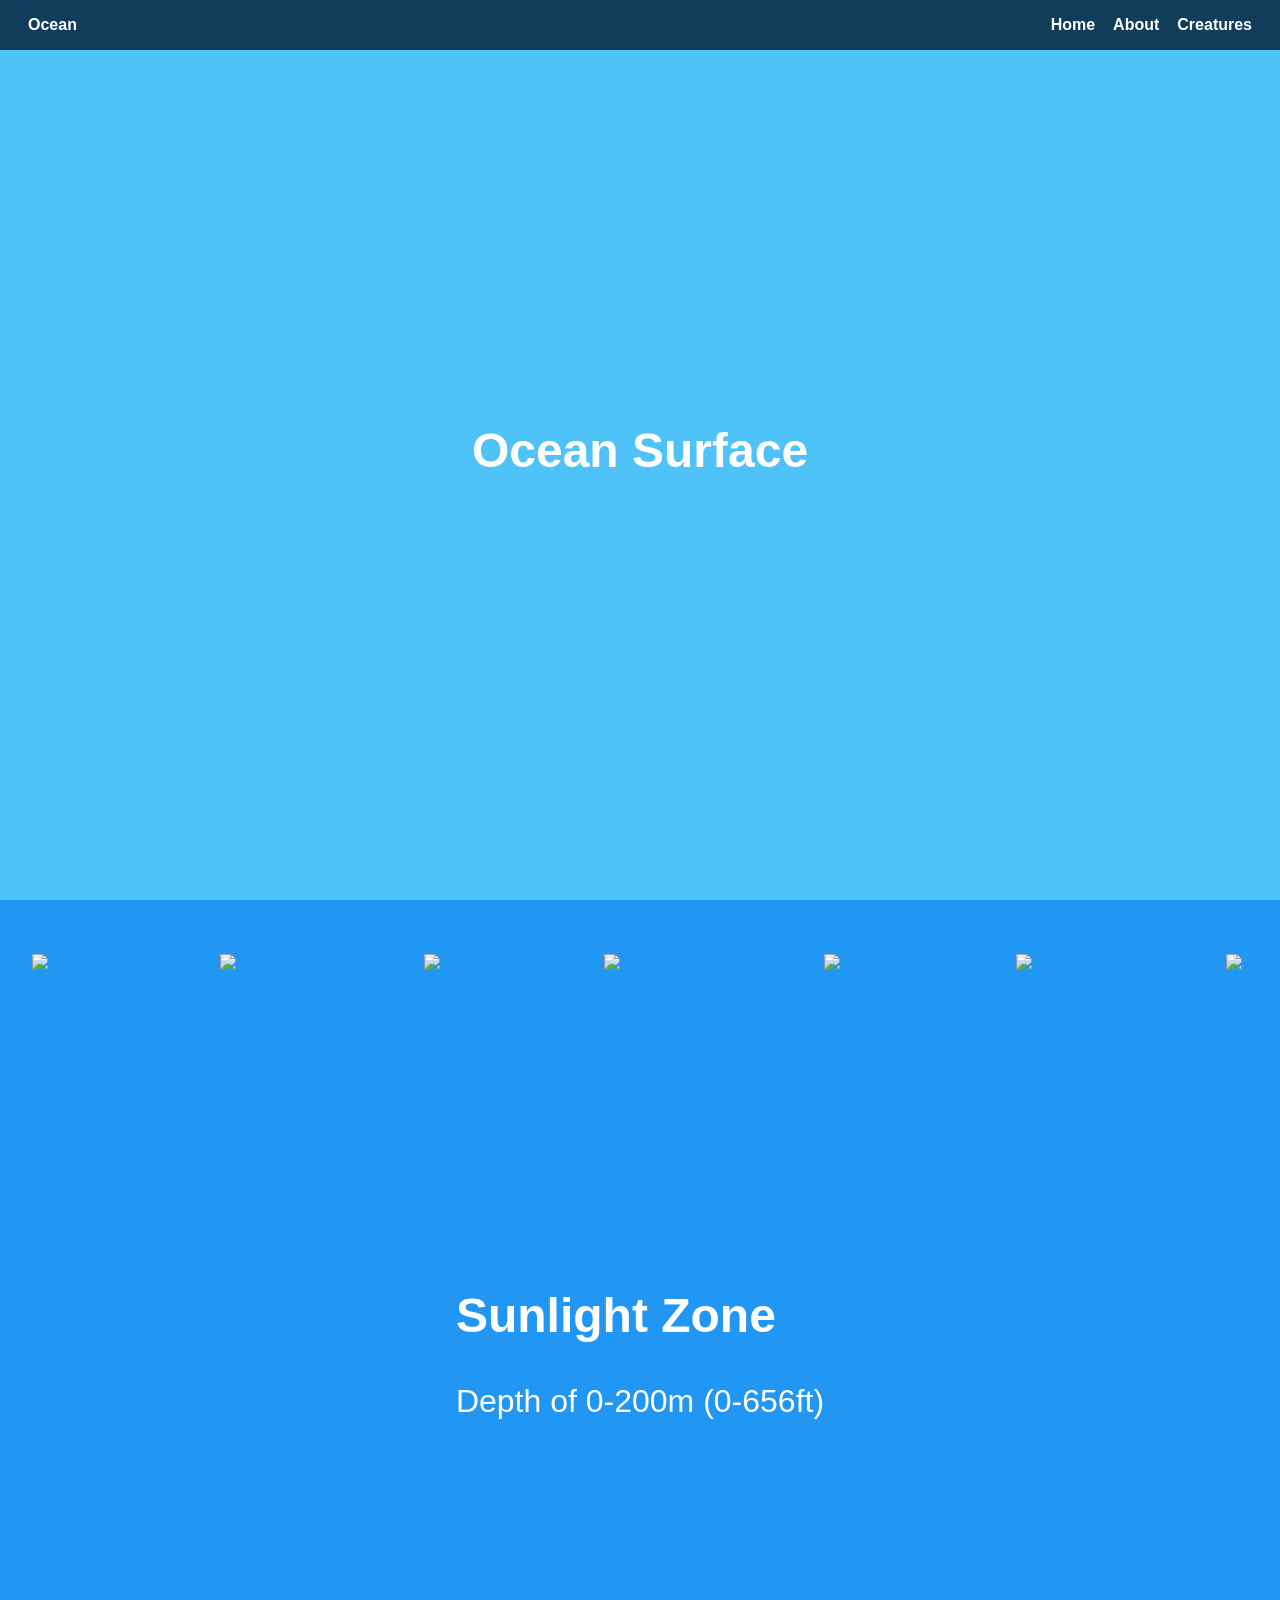
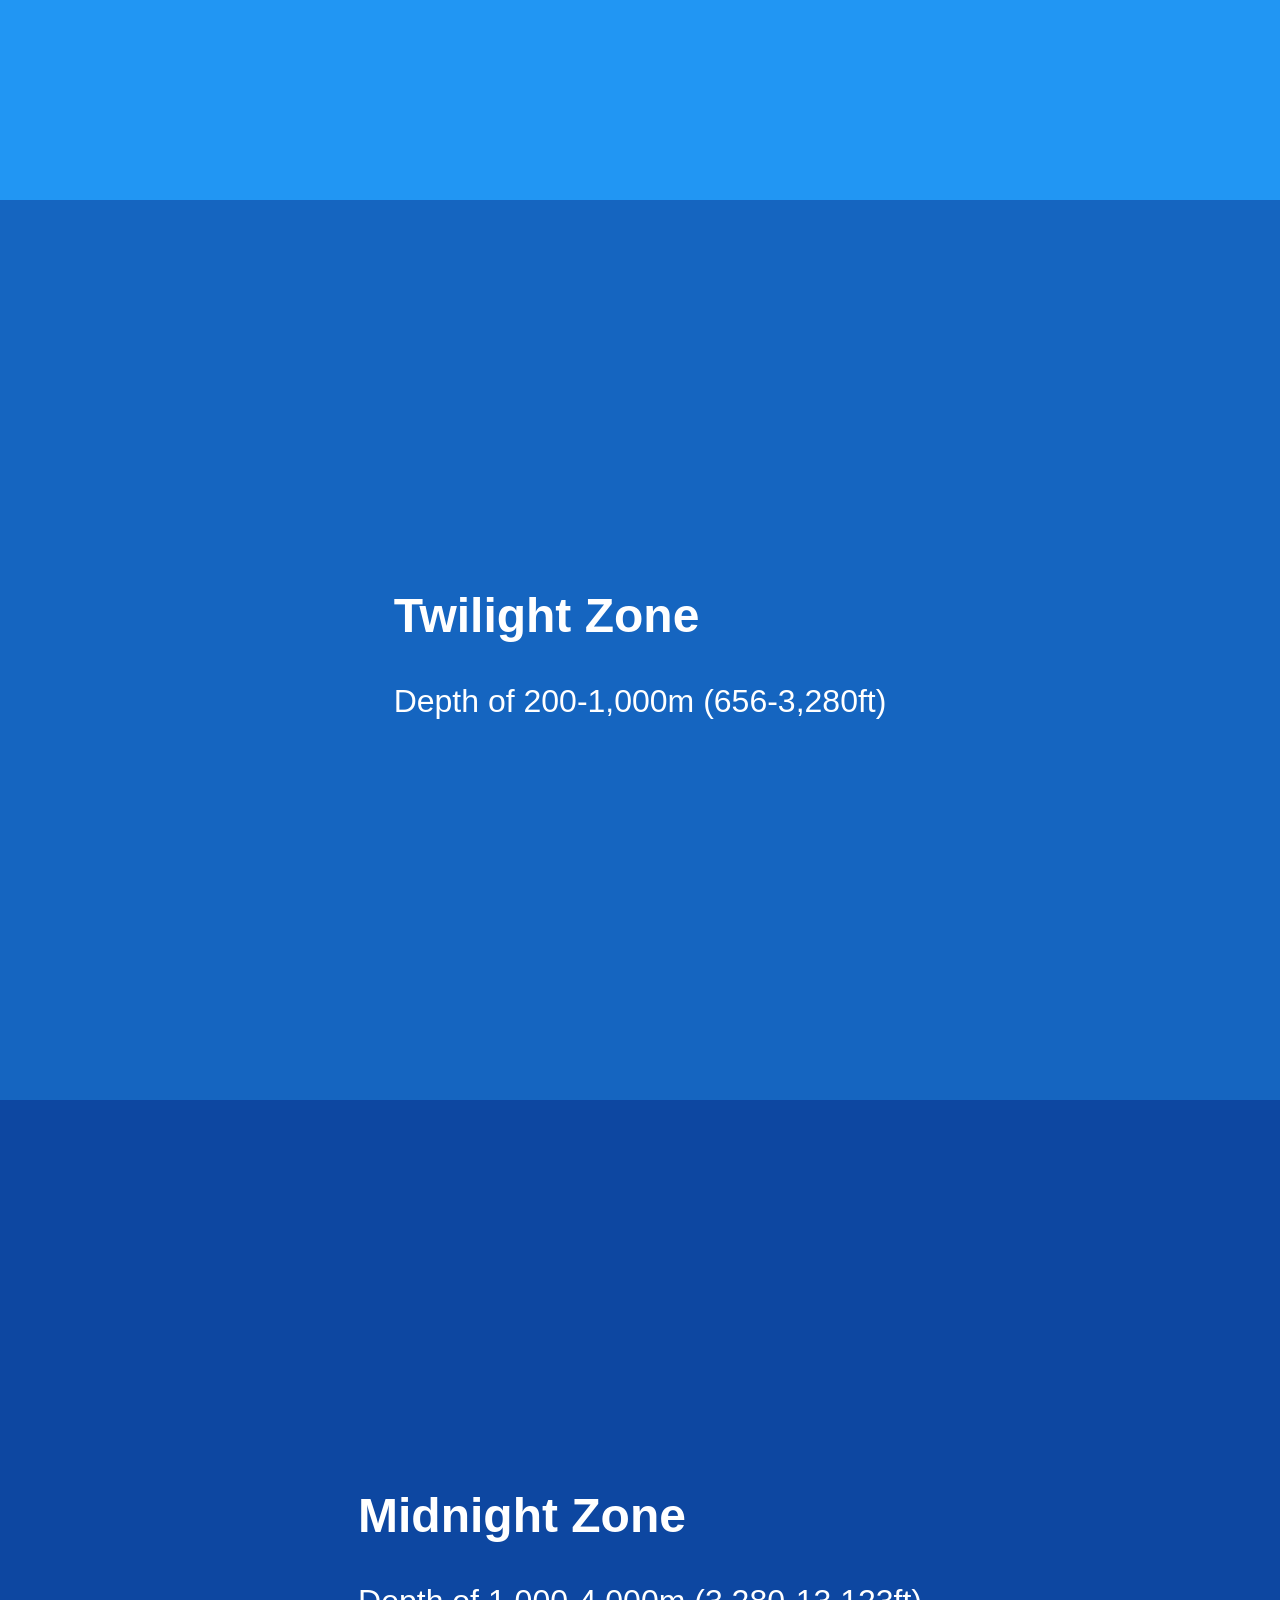
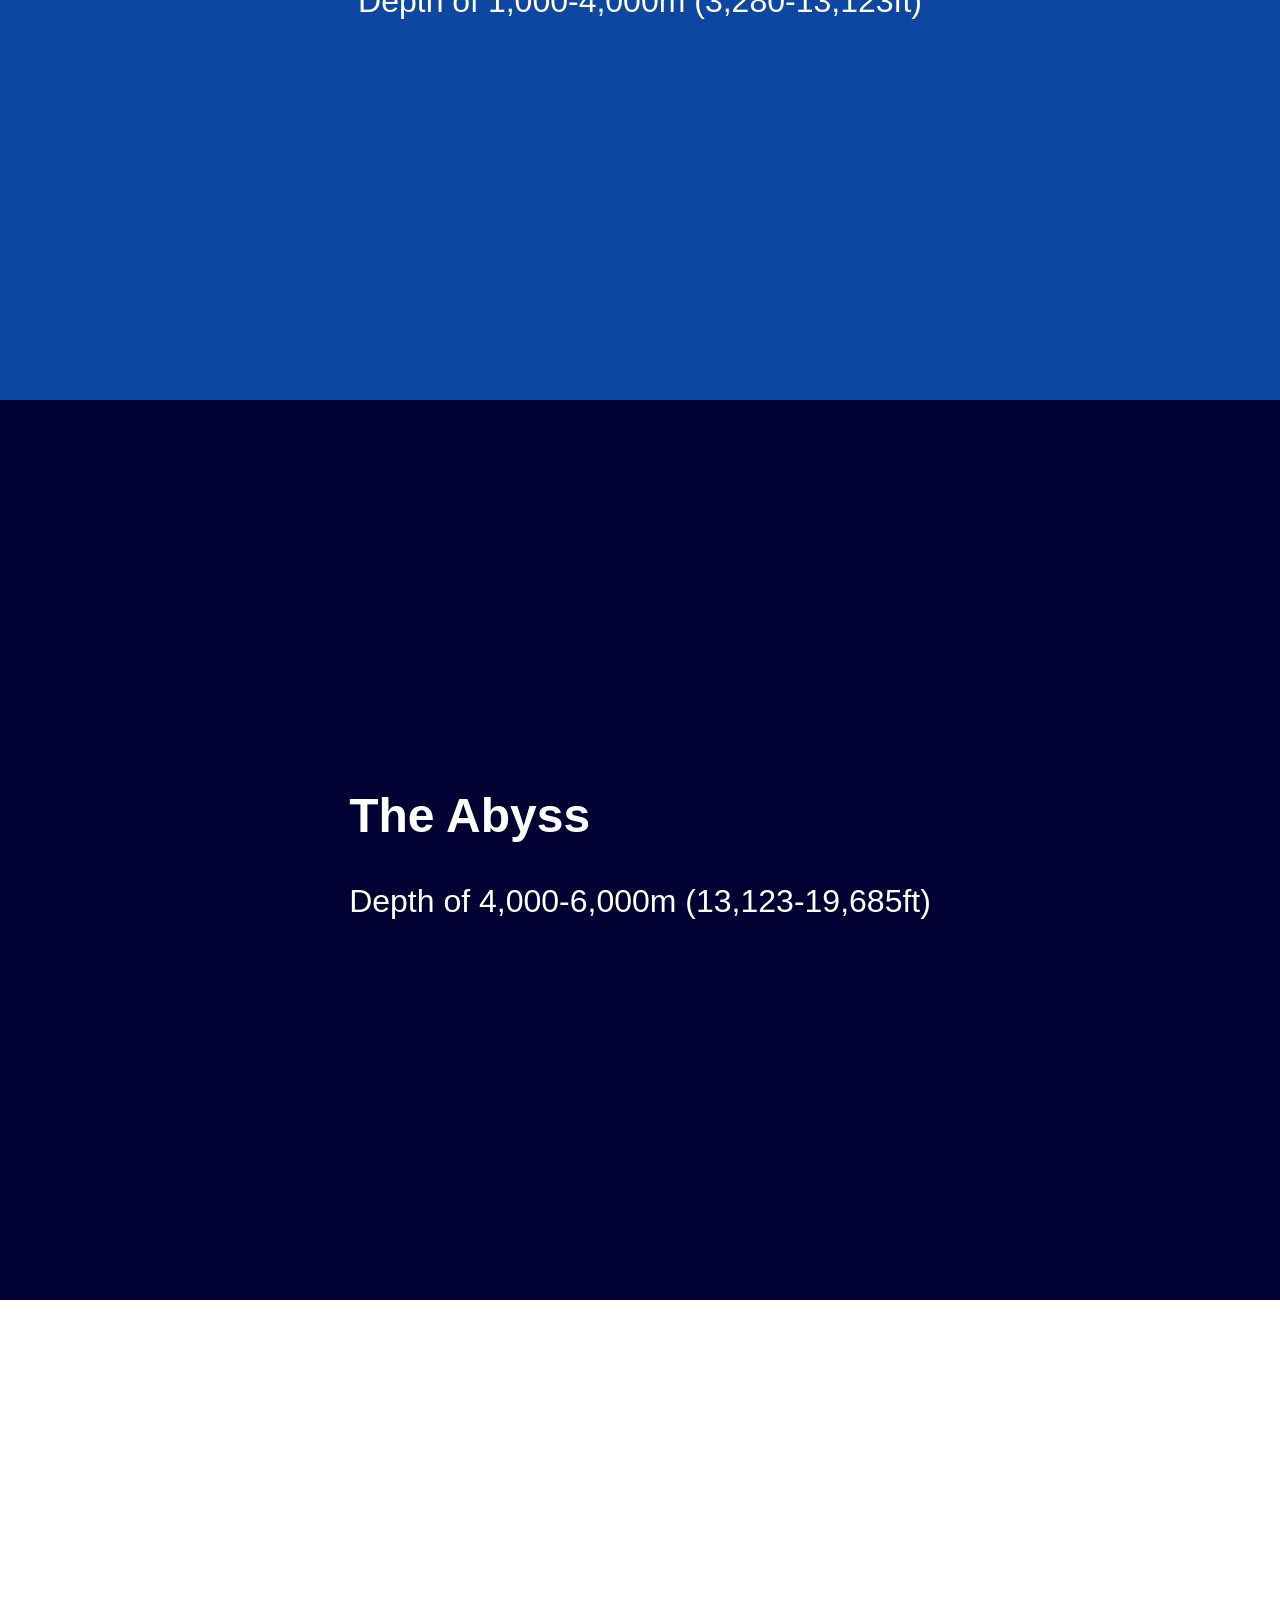
==== commit 3d09f66f: "Update index.html" ====
--- a/index.html
+++ b/index.html
@@ -35,35 +35,35 @@
     <section>
         <div data-aos="fade-in">
             <h1>Sunlight Zone</h1>
-            <p>0-200m (0-656ft)</p>
+            <p>Depth of 0-200m (0-656ft)</p>
         </div> 
     </section>
 
     <section>
         <div data-aos="fade-in">
             <h1>Twilight Zone</h1>
-            <p>200-1,000m (656-3,280ft)</p>
+            <p>Depth of 200-1,000m (656-3,280ft)</p>
         </div>
     </section>
 
     <section>
         <div data-aos="fade-in">
             <h1>Midnight Zone</h1>
-            <p>1,000-4,000m (3,280-13,123ft)</p>
+            <p>Depth of 1,000-4,000m (3,280-13,123ft)</p>
         </div>
     </section>
 
     <section>
         <div data-aos="fade-in">
             <h1>The Abyss</h1>
-            <p>4,000-6,000m (13,123-19,685ft)</p>
+            <p>Depth of 4,000-6,000m (13,123-19,685ft)</p>
         </div>
     </section>
     
     <section>
         <div data-aos="fade-in">
             <h1>The Trenches</h1>
-            <p>6,000-11,000m (19,685-36,070ft)</p>
+            <p>Depth of 6,000-11,000m (19,685-36,070ft)</p>
         </div>
     </section>
 
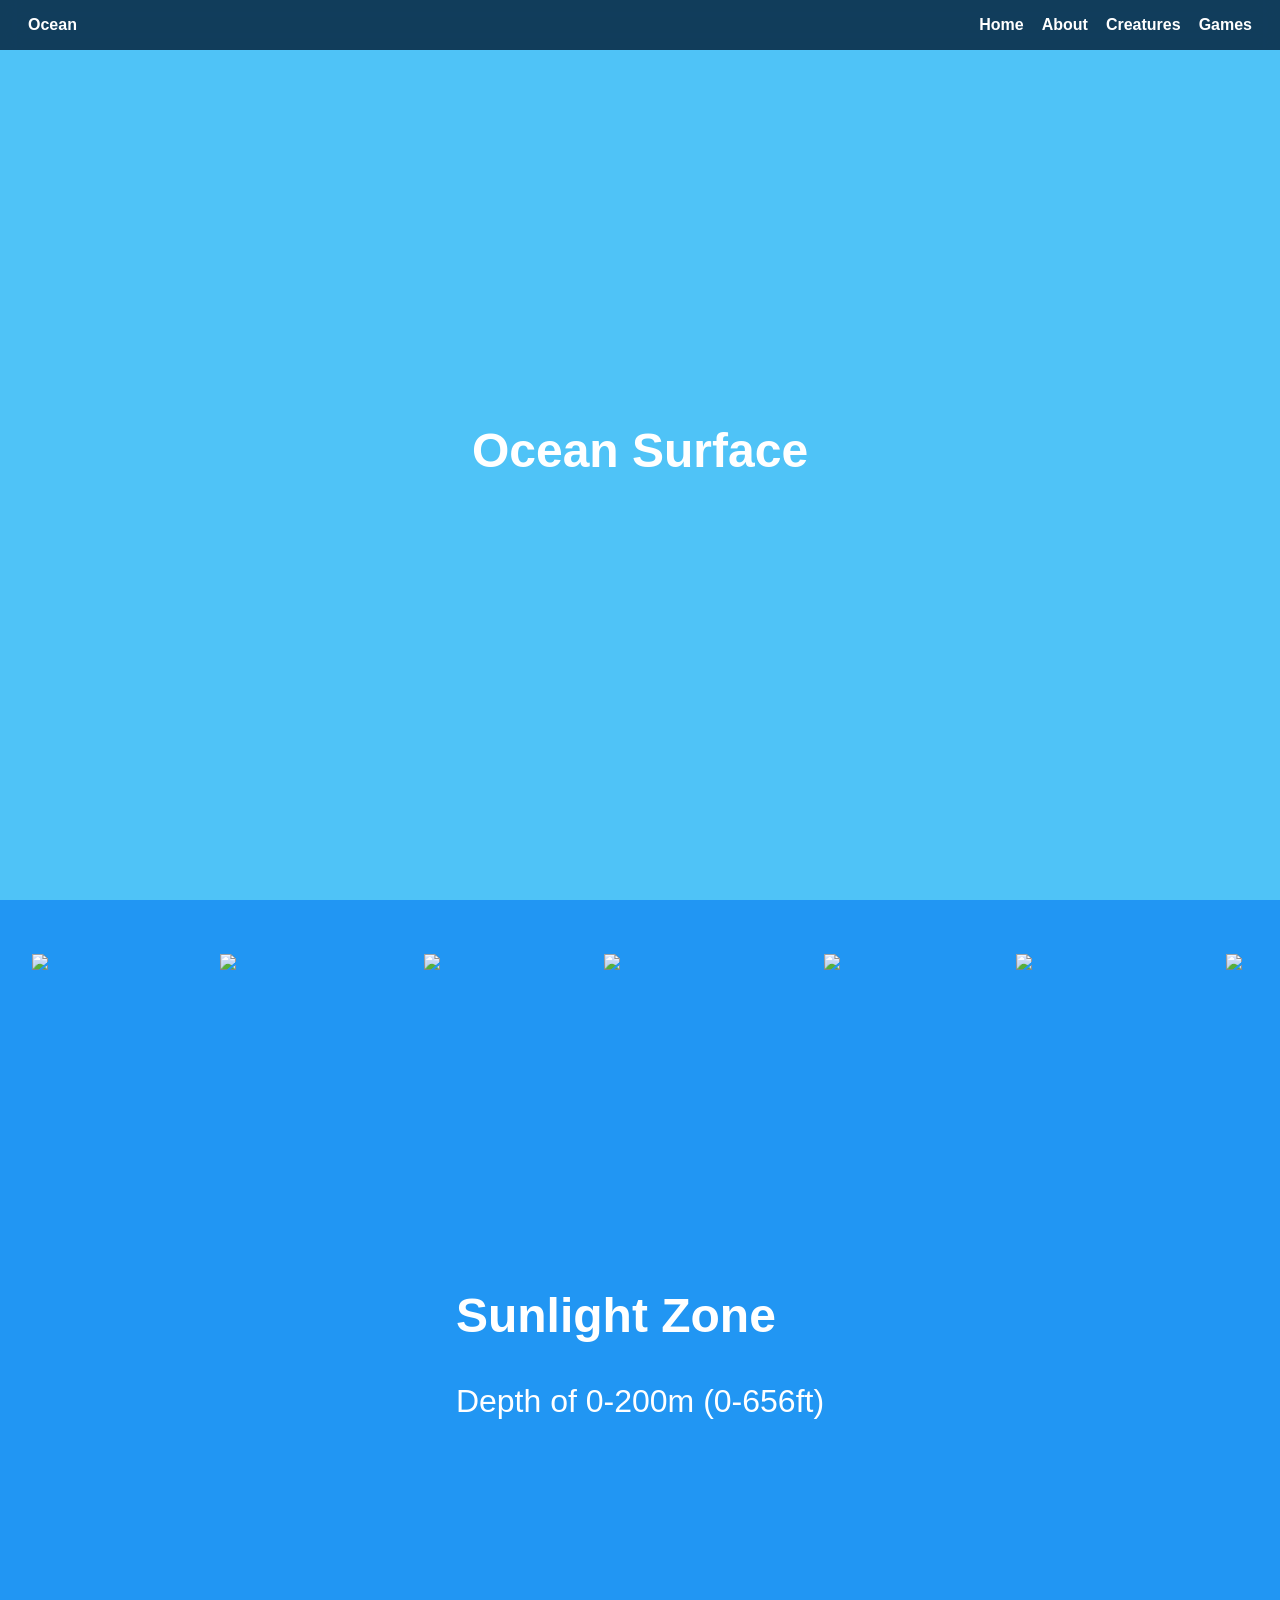
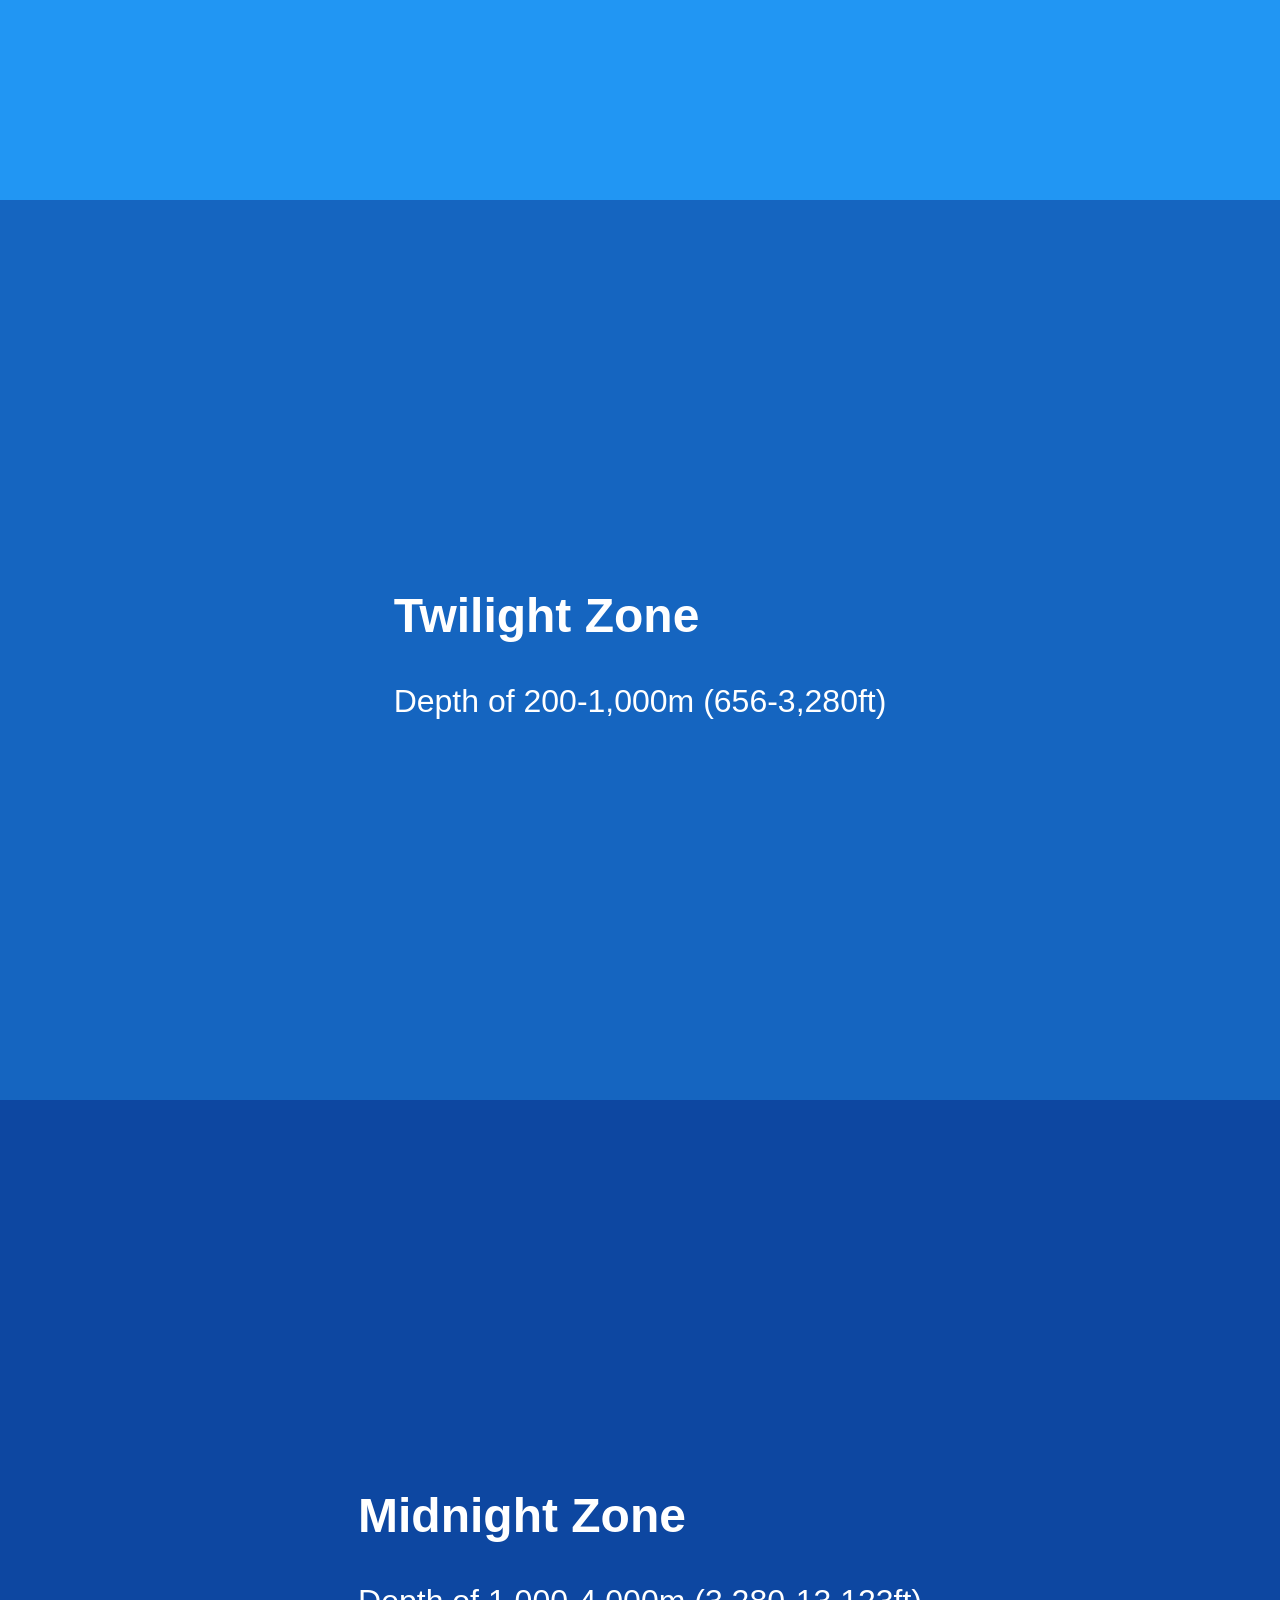
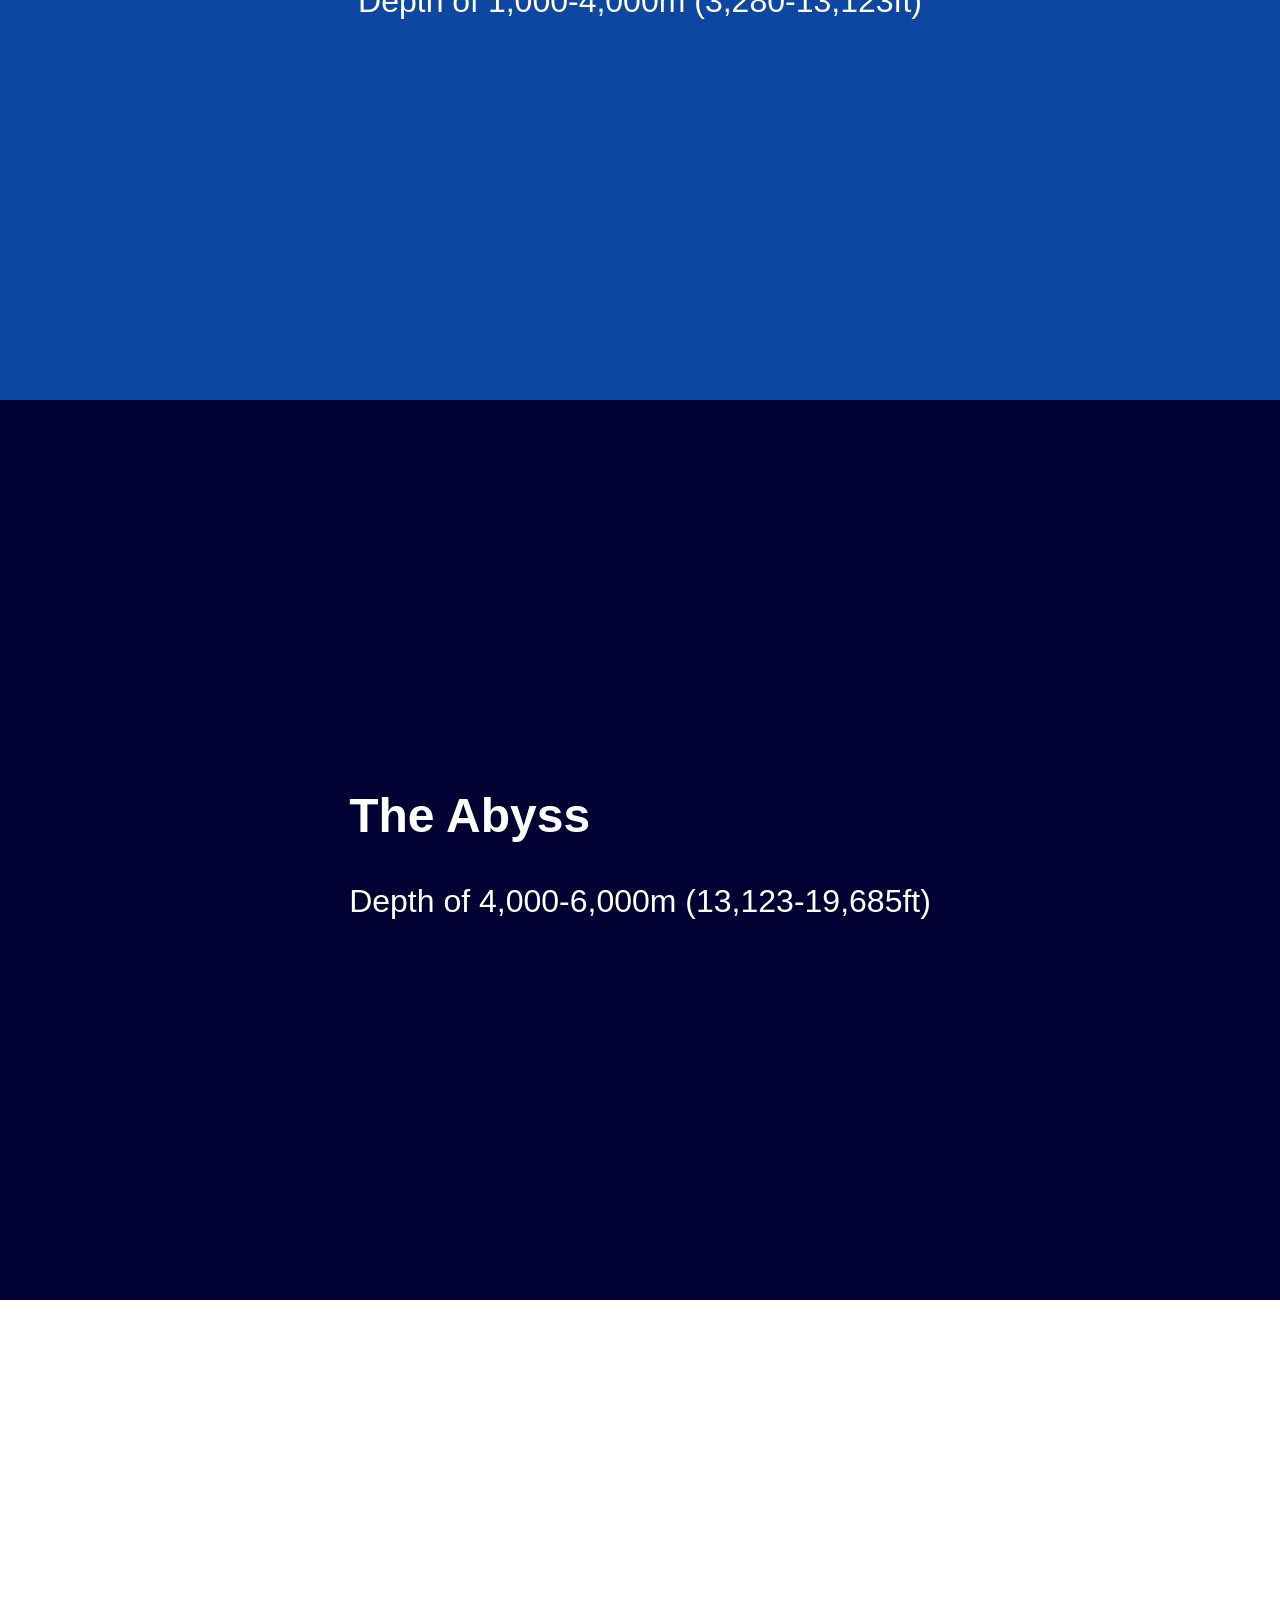
==== commit cfd4f4e6: "Added games.html and changed ui" ====
--- a/index.html
+++ b/index.html
@@ -13,6 +13,7 @@
             <a href="index.html">Home</a>
             <a href="about.html">About</a>
             <a href="creatures.html">Creatures</a>
+            <a href="games.html">Games</a>
         </div>
     </nav>
 
--- a/style.css
+++ b/style.css
@@ -107,6 +107,202 @@
     border-radius: 8px;
 }
 
+.creatures-page {
+    background: #07182e;
+}
+
+.creatures-main {
+    padding: 112px 0 64px;
+}
+
+.creatures-hero {
+    max-width: 1040px;
+    margin: 0 auto 28px;
+    padding: 0 28px;
+    box-sizing: border-box;
+}
+
+.creatures-hero h1 {
+    margin: 0 0 10px;
+    font-size: 3rem;
+}
+
+.creatures-hero p {
+    max-width: 620px;
+    margin: 0;
+    color: rgba(255, 255, 255, 0.82);
+    font-size: 1.1rem;
+    line-height: 1.5;
+}
+
+.ocean-zone {
+    display: block;
+    height: auto;
+    min-height: 0;
+    padding: 34px 28px 42px;
+    font-size: 1rem;
+}
+
+.creatures-page .ocean-surface {
+    background: #4fc3f7;
+}
+
+.creatures-page .sunlight-zone {
+    background: #2196f3;
+}
+
+.creatures-page .twilight-zone {
+    background: #1565c0;
+}
+
+.creatures-page .midnight-zone {
+    background: #0d47a1;
+}
+
+.creatures-page .abyss-zone {
+    background: #06185a;
+}
+
+.creatures-page .trench-zone {
+    background: #000033;
+}
+
+.zone-title-block {
+    max-width: 1040px;
+    margin: 0 auto 18px;
+    padding: 24px 26px;
+    border: 1px solid rgba(255, 255, 255, 0.24);
+    border-radius: 8px;
+    background: rgba(0, 0, 0, 0.18);
+    box-sizing: border-box;
+}
+
+.zone-title-block p {
+    margin: 0 0 8px;
+    color: rgba(255, 255, 255, 0.76);
+    font-size: 1rem;
+    font-weight: 700;
+    letter-spacing: 0;
+}
+
+.zone-title-block h2 {
+    margin: 0;
+    font-size: 2.4rem;
+}
+
+.animal-grid {
+    display: grid;
+    grid-template-columns: repeat(3, minmax(0, 1fr));
+    gap: 14px;
+    max-width: 1040px;
+    margin: 0 auto;
+}
+
+.animal-card {
+    min-height: 92px;
+    padding: 18px;
+    color: white;
+    font: inherit;
+    font-size: 1.08rem;
+    font-weight: 700;
+    text-align: left;
+    cursor: pointer;
+    background: rgba(255, 255, 255, 0.14);
+    border: 1px solid rgba(255, 255, 255, 0.28);
+    border-radius: 8px;
+    box-shadow: 0 12px 24px rgba(0, 0, 0, 0.12);
+    transition: transform 160ms ease, background 160ms ease, border-color 160ms ease;
+}
+
+.animal-card:hover,
+.animal-card:focus-visible {
+    transform: translateY(-3px);
+    background: rgba(255, 255, 255, 0.24);
+    border-color: rgba(255, 255, 255, 0.6);
+    outline: none;
+}
+
+.animal-modal {
+    position: fixed;
+    inset: 0;
+    z-index: 30;
+    display: none;
+    align-items: center;
+    justify-content: center;
+    padding: 24px;
+    background: rgba(0, 10, 24, 0.72);
+    box-sizing: border-box;
+}
+
+.animal-modal.is-open {
+    display: flex;
+}
+
+.animal-modal-panel {
+    position: relative;
+    width: min(560px, 100%);
+    padding: 34px;
+    color: #08213f;
+    background: white;
+    border-radius: 8px;
+    box-shadow: 0 28px 80px rgba(0, 0, 0, 0.42);
+    box-sizing: border-box;
+}
+
+.modal-close {
+    position: absolute;
+    top: 14px;
+    right: 16px;
+    width: 38px;
+    height: 38px;
+    color: #08213f;
+    font-size: 2rem;
+    line-height: 1;
+    cursor: pointer;
+    background: transparent;
+    border: 0;
+}
+
+.modal-zone {
+    margin: 0 0 8px;
+    color: #1565c0;
+    font-size: 0.9rem;
+    font-weight: 700;
+    text-transform: uppercase;
+}
+
+.animal-modal-panel h2 {
+    margin: 0 42px 18px 0;
+    font-size: 2.2rem;
+}
+
+.modal-facts {
+    margin: 0 0 18px;
+    padding: 14px;
+    background: #e8f4ff;
+    border-radius: 8px;
+}
+
+.modal-facts div {
+    display: flex;
+    gap: 12px;
+}
+
+.modal-facts dt {
+    font-weight: 700;
+}
+
+.modal-facts dd {
+    margin: 0;
+}
+
+.animal-modal-panel p:last-child {
+    margin: 0;
+    color: #163553;
+    font-size: 1.08rem;
+    line-height: 1.6;
+}
+
 @media (max-width: 700px) {
     .site-nav {
         align-items: flex-start;
@@ -121,6 +317,31 @@
     .info-grid {
         grid-template-columns: 1fr;
     }
+
+    .creatures-main {
+        padding-top: 146px;
+    }
+
+    .creatures-hero h1 {
+        font-size: 2.35rem;
+    }
+
+    .zone-title-block h2 {
+        font-size: 1.9rem;
+    }
+
+    .animal-grid {
+        grid-template-columns: 1fr;
+    }
+
+    .animal-modal-panel {
+        padding: 30px 24px 26px;
+    }
+
+    .animal-modal-panel h2 {
+        font-size: 1.8rem;
+    }
+
 }
 
 /* --------------------------------------- BUBBLES ----------------------------------------- */
